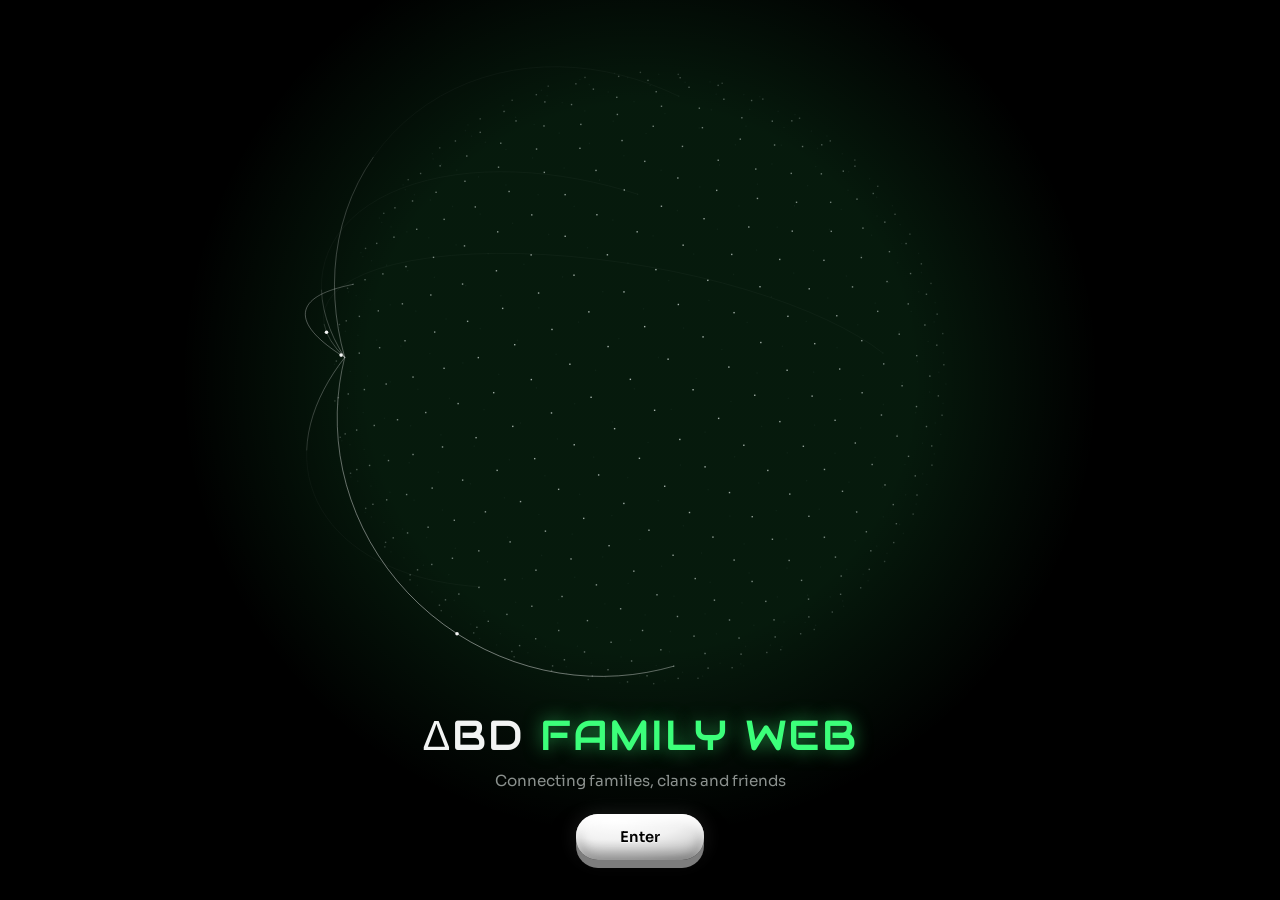
==== index.html @ 2de2485d "Committed Commit change" ====
<!DOCTYPE html>
<html lang="en">
<head>
<meta charset="UTF-8">
<meta name="viewport" content="width=device-width, initial-scale=1, viewport-fit=cover">
<title>ΔBD FAMILY WEB</title>
<link rel="preconnect" href="https://fonts.googleapis.com">
<link rel="preconnect" href="https://fonts.gstatic.com" crossorigin>
<link href="https://fonts.googleapis.com/css2?family=Audiowide&family=Sora:wght@400;500;600&display=swap" rel="stylesheet">
<link rel="stylesheet" href="style.css">
</head>
<body>

<!-- Backgrounds -->
<canvas class="bg" id="homeWeb" aria-label="Family tree web"></canvas>

<!-- Home screen -->
<!-- Opening screen: spinning globe -->
<section class="screen intro" id="introScreen" aria-label="Welcome">
  <canvas id="globe" aria-hidden="true"></canvas>
  <div class="intro-content" id="introContent">
    <h1 class="intro-title">ΔBD <span class="web">FAMILY WEB</span></h1>
    <p class="intro-sub">Connecting families, clans and friends</p>
    <button class="white-clay" type="button" id="enterBtn">Enter</button>
  </div>
</section>

<div class="screen hidden" id="homeScreen">
  <header>
    <h1 class="brand">ΔBD <span class="web">FAMILY WEB</span></h1>
    <div class="header-row">
      <div class="icon-stack">
        <button class="icon-btn" type="button" id="aboutBtn" aria-label="About us" title="About us"><svg viewBox="0 0 24 24" width="22" height="22" fill="none" stroke="currentColor" stroke-width="1.8" stroke-linecap="round" aria-hidden="true"><circle cx="12" cy="12" r="9"/><path d="M12 11v5.5"/><circle cx="12" cy="7.8" r="0.6" fill="currentColor"/></svg></button>
        <button class="icon-btn" type="button" id="helpBtn" aria-label="Help" title="Help"><svg viewBox="0 0 24 24" width="22" height="22" fill="none" stroke="currentColor" stroke-width="1.8" stroke-linecap="round" stroke-linejoin="round" aria-hidden="true"><circle cx="12" cy="12" r="9"/><path d="M9.6 9.4a2.5 2.5 0 1 1 3.6 2.2c-.8.4-1.2 1-1.2 1.9"/><circle cx="12" cy="16.6" r="0.6" fill="currentColor"/></svg></button>
      </div>
      <div class="search-wrap">
      <input class="search-input" id="homeSearch" type="search" placeholder="Search clan or family" autocomplete="off" aria-label="Search clan or family">
      <div class="search-results" id="searchResults" role="listbox"></div>
    </div>
      <nav class="actions" aria-label="Main">
        <button class="white-clay" type="button" id="addBtn">Add project</button>
      </nav>
    </div>
  </header>

  <p class="hint" id="hint">Drag to explore the galaxy. Ctrl + scroll or pinch to zoom between planets and deep space. Tap a planet or object to visit it. Tap a crest to open its family.</p>

  <div class="zoom-ctrl" aria-label="Zoom controls">
    <button class="white-clay zoom-btn" id="zoomIn" type="button" aria-label="Zoom in">+</button>
    <button class="white-clay zoom-btn" id="zoomOut" type="button" aria-label="Zoom out">&minus;</button>
    <button class="white-clay zoom-btn" id="zoomReset" type="button" aria-label="Reset zoom">Reset</button>
  </div>

  <button class="icon-btn fs-btn" type="button" id="fsHome" aria-label="Full screen view" title="Full screen view">
    <svg class="i-enter" viewBox="0 0 24 24" width="22" height="22" fill="none" stroke="currentColor" stroke-width="1.9" stroke-linecap="round" stroke-linejoin="round" aria-hidden="true"><path d="M4 9V4h5M20 9V4h-5M4 15v5h5M20 15v5h-5"/></svg>
    <svg class="i-exit" viewBox="0 0 24 24" width="22" height="22" fill="none" stroke="currentColor" stroke-width="1.9" stroke-linecap="round" stroke-linejoin="round" aria-hidden="true"><path d="M9 4v5H4M15 4v5h5M9 20v-5H4M15 20v-5h5"/></svg>
  </button>
  <div class="tip" id="tip" role="status"></div>
</div>

<!-- Help: step by step guide -->
<div class="modal hidden" id="helpModal" role="dialog" aria-modal="true" aria-labelledby="hpTitle">
  <div class="modal-card help-card">
    <p class="lbl hp-count" id="hpCount"></p>
    <div class="hp-stage" id="hpStage"></div>
    <h2 id="hpTitle"></h2>
    <p class="hp-text" id="hpText"></p>
    <div class="hp-dots" id="hpDots"></div>
    <div class="hp-nav">
      <button class="white-clay dark" type="button" id="hpPrev">Back</button>
      <button class="white-clay dark" type="button" id="hpClose">Close</button>
      <button class="white-clay" type="button" id="hpNext">Next</button>
    </div>
  </div>
</div>

<div class="toast" id="toast" role="status" aria-live="polite"></div>

<!-- Projects page -->
<section class="screen page hidden" id="projectScreen" aria-labelledby="projectsTitle">
  <div class="page-head">
    <div>
      <p class="page-brand">ΔBD <span class="web">FAMILY WEB</span></p>
      <h1 class="page-title" id="projectsTitle">Projects</h1>
    </div>
    <div class="page-actions">
      <button class="white-clay dark" type="button" id="backBtn">Back</button>
      <button class="white-clay" type="button" id="newProjectBtn">+ Add new project</button>
      <button class="icon-btn" type="button" id="aboutBtnProjects" aria-label="About us" title="About us"><svg viewBox="0 0 24 24" width="22" height="22" fill="none" stroke="currentColor" stroke-width="1.8" stroke-linecap="round" aria-hidden="true"><circle cx="12" cy="12" r="9"/><path d="M12 11v5.5"/><circle cx="12" cy="7.8" r="0.6" fill="currentColor"/></svg></button>
      <button class="icon-btn" type="button" id="settingsBtn" aria-label="Settings" title="Settings">
        <svg viewBox="0 0 24 24" width="22" height="22" fill="none" stroke="currentColor" stroke-width="1.8" stroke-linecap="round" stroke-linejoin="round" aria-hidden="true"><circle cx="12" cy="12" r="3"/><path d="M19.4 15a1.7 1.7 0 0 0 .3 1.8l.1.1a2 2 0 1 1-2.8 2.8l-.1-.1a1.7 1.7 0 0 0-1.8-.3 1.7 1.7 0 0 0-1 1.5V21a2 2 0 1 1-4 0v-.1a1.7 1.7 0 0 0-1.1-1.5 1.7 1.7 0 0 0-1.8.3l-.1.1a2 2 0 1 1-2.8-2.8l.1-.1a1.7 1.7 0 0 0 .3-1.8 1.7 1.7 0 0 0-1.5-1H3a2 2 0 1 1 0-4h.1a1.7 1.7 0 0 0 1.5-1.1 1.7 1.7 0 0 0-.3-1.8l-.1-.1a2 2 0 1 1 2.8-2.8l.1.1a1.7 1.7 0 0 0 1.8.3H9a1.7 1.7 0 0 0 1-1.5V3a2 2 0 1 1 4 0v.1a1.7 1.7 0 0 0 1 1.5 1.7 1.7 0 0 0 1.8-.3l.1-.1a2 2 0 1 1 2.8 2.8l-.1.1a1.7 1.7 0 0 0-.3 1.8V9a1.7 1.7 0 0 0 1.5 1H21a2 2 0 1 1 0 4h-.1a1.7 1.7 0 0 0-1.5 1z"/></svg>
      </button>
    </div>
  </div>
  <div class="page-body">
    <p class="empty" id="emptyMsg">No projects yet. Tap "+ Add new project" to start.</p>
    <div class="project-grid" id="projectGrid"></div>
  </div>
</section>

<!-- Family tree (web thread) -->
<section class="screen tree hidden" id="treeScreen" aria-label="Family tree">
  <canvas id="treeCanvas"></canvas>
  <div class="tree-head">
    <div>
      <p class="page-brand">ΔBD <span class="web">FAMILY WEB</span></p>
      <h1 class="page-title" id="treeTitle">Family tree</h1>
    </div>
    <div class="page-actions">
      <button class="icon-btn" type="button" id="undoBtn" aria-label="Undo" title="Undo (Ctrl+Z)" disabled><svg viewBox="0 0 24 24" width="22" height="22" fill="none" stroke="currentColor" stroke-width="1.9" stroke-linecap="round" stroke-linejoin="round" aria-hidden="true"><path d="M9 14 4 9l5-5"/><path d="M4 9h10.5a5.5 5.5 0 0 1 0 11H11"/></svg></button>
      <button class="icon-btn" type="button" id="redoBtn" aria-label="Redo" title="Redo (Ctrl+Y)" disabled><svg viewBox="0 0 24 24" width="22" height="22" fill="none" stroke="currentColor" stroke-width="1.9" stroke-linecap="round" stroke-linejoin="round" aria-hidden="true"><path d="m15 14 5-5-5-5"/><path d="M20 9H9.5a5.5 5.5 0 0 0 0 11H13"/></svg></button>
      <button class="icon-btn" type="button" id="langBtn" aria-label="Language" title="Language"><svg viewBox="0 0 24 24" width="22" height="22" fill="none" stroke="currentColor" stroke-width="1.8" stroke-linecap="round" aria-hidden="true"><circle cx="12" cy="12" r="9"/><path d="M3 12h18"/><path d="M12 3c2.5 2.6 3.8 5.6 3.8 9s-1.3 6.4-3.8 9c-2.5-2.6-3.8-5.6-3.8-9S9.5 5.6 12 3z"/></svg></button>
      <button class="white-clay dark" type="button" id="treeBackBtn">Back</button>
      <button class="white-clay" type="button" id="addPersonBtn">+ Add person</button>
    </div>
  </div>
  <p class="tree-hint" id="treeHint"></p>
  <button class="icon-btn fs-btn" type="button" id="fsTree" aria-label="Full screen view" title="Full screen view">
    <svg class="i-enter" viewBox="0 0 24 24" width="22" height="22" fill="none" stroke="currentColor" stroke-width="1.9" stroke-linecap="round" stroke-linejoin="round" aria-hidden="true"><path d="M4 9V4h5M20 9V4h-5M4 15v5h5M20 15v5h-5"/></svg>
    <svg class="i-exit" viewBox="0 0 24 24" width="22" height="22" fill="none" stroke="currentColor" stroke-width="1.9" stroke-linecap="round" stroke-linejoin="round" aria-hidden="true"><path d="M9 4v5H4M15 4v5h5M9 20v-5H4M15 20v-5h5"/></svg>
  </button>
  <button class="icon-btn clan-btn" type="button" id="clanViewBtn" aria-label="Clan view (galaxy)" title="Clan view (galaxy)"><svg viewBox="0 0 24 24" width="22" height="22" fill="none" stroke="currentColor" stroke-width="1.8" stroke-linecap="round" aria-hidden="true"><circle cx="12" cy="12" r="2.6" fill="currentColor"/><ellipse cx="12" cy="12" rx="9.5" ry="4.2" transform="rotate(-25 12 12)"/><circle cx="19.2" cy="8.6" r="1.3" fill="currentColor"/><circle cx="4.8" cy="15.4" r="1.3" fill="currentColor"/></svg></button>
  <div class="person-card" id="personCard" role="dialog" aria-live="polite">
    <h3 id="pcName"></h3>
    <p id="pcInfo"></p>
    <div class="person-card-actions">
      <button class="white-clay" type="button" id="pcAddRelative">Add relative</button>
      <button class="white-clay dark" type="button" id="pcDelete">Delete</button>
      <button class="white-clay" type="button" id="pcModify">Modify</button>
      <button class="white-clay dark" type="button" id="pcClose">Close</button>
    </div>
  </div>
</section>

<!-- Clan or family members -->
<div class="modal hidden" id="groupModal" role="dialog" aria-modal="true" aria-labelledby="gTitle">
  <div class="modal-card modal-scroll">
    <p class="lbl" id="gKind"></p>
    <h2 id="gTitle"></h2>
    <p class="group-sub" id="gSub"></p>
    <div class="member-list" id="gList"></div>
    <div class="form-actions">
      <button class="white-clay dark" type="button" id="gClose">Close</button>
    </div>
  </div>
</div>

<!-- Add person form -->
<div class="modal hidden" id="personModal" role="dialog" aria-modal="true" aria-labelledby="pModalTitle">
  <div class="modal-card modal-scroll">
    <h2 id="pModalTitle">Add family or friend</h2>
    <form id="personForm" novalidate>
      <div class="field-row">
        <div class="field">
          <label for="pFirst">First name</label>
          <input class="input" id="pFirst" type="text" placeholder="First name" autocomplete="off">
        </div>
        <div class="field">
          <label for="pLast">Last name</label>
          <input class="input" id="pLast" type="text" placeholder="Last name" autocomplete="off">
        </div>
      </div>

      <div class="field">
        <label for="pClan">Clan name</label>
        <input class="input" id="pClan" type="text" list="clanList" placeholder="Type a clan name" autocomplete="off" maxlength="24">
        <datalist id="clanList"></datalist>
      </div>

      <div class="field">
        <span class="lbl">Gender</span>
        <div class="choices">
          <label class="chip"><input type="radio" name="gender" value="male"><span>Male</span></label>
          <label class="chip"><input type="radio" name="gender" value="female"><span>Female</span></label>
        </div>
      </div>

      <div class="field">
        <span class="lbl">Status</span>
        <div class="choices">
          <label class="chip"><input type="radio" name="status" value="living"><span>Living</span></label>
          <label class="chip"><input type="radio" name="status" value="deceased"><span>Deceased</span></label>
        </div>
      </div>

      <div class="field">
        <span class="lbl">Date of birth (optional)</span>
        <input class="input" id="pDob" type="date">
      </div>

      <details class="field local-names" id="localNamesBox">
        <summary class="lbl">Names in other languages (optional)</summary>
        <div id="localNameRows"></div>
      </details>

      <div class="field">
        <span class="lbl">Photo</span>
        <div class="photo-row">
          <div class="photo-prev">
            <img id="pPreview" class="is-hidden" alt="Selected photo">
            <span id="pPlaceholder">No photo</span>
          </div>
          <div class="photo-btns">
            <button class="white-clay dark" type="button" id="galleryBtn">From gallery</button>
            <button class="white-clay dark" type="button" id="fileBtn">From files</button>
          </div>
        </div>
        <input type="file" id="pGalleryInput" accept="image/*" class="sr-only-file" tabindex="-1" aria-hidden="true">
        <input type="file" id="pFileInput" accept="image/*,.heic,.heif,.webp" class="sr-only-file" tabindex="-1" aria-hidden="true">
      </div>

      <div class="field" id="linkGroup">
        <span class="lbl">Connect to and choose the relation (e.g. Father, Sibling, Friend)</span>
        <div class="link-list" id="pLinks"></div>
      </div>

      <p class="form-error" id="pError" role="alert"></p>
      <div class="form-actions">
        <button class="clay" type="submit">Save to web</button>
        <button class="white-clay dark" type="button" id="pCancel">Cancel</button>
      </div>
    </form>
  </div>
</div>

<!-- Settings: import and export -->
<section class="screen page hidden" id="settingsScreen" aria-labelledby="settingsTitle">
  <div class="page-head">
    <div>
      <p class="page-brand">ΔBD <span class="web">FAMILY WEB</span></p>
      <h1 class="page-title" id="settingsTitle">Settings</h1>
    </div>
    <div class="page-actions">
      <button class="white-clay dark" type="button" id="settingsBackBtn">Back</button>
    </div>
  </div>
  <div class="page-body settings-grid">
    <section class="setting-card" aria-labelledby="exportTitle">
      <h2 id="exportTitle">Export data</h2>
      <p>Saves every project, with its clan and family members and their relations, as a file on this device. The file name includes the date.</p>
      <div class="row">
        <button class="clay" type="button" id="exportCsvBtn" style="width:auto;padding:14px 22px">Export as CSV</button>
        <button class="clay" type="button" id="exportJsonBtn" style="width:auto;padding:14px 22px">Export as JSON</button>
      </div>
      <p class="form-error" id="exportMsg" role="status"></p>
      <button class="white-clay dark" type="button" id="showTextBtn" style="margin-top:12px">Show data as text</button>
      <textarea class="input is-hidden" id="exportBox" rows="8" readonly style="margin-top:12px;font-family:monospace;font-size:0.8rem"></textarea>
    </section>
    <section class="setting-card" aria-labelledby="importTitle">
      <h2 id="importTitle">Import data</h2>
      <p>Choose a CSV or JSON file. Each person in it is added to the project named in the file, and a project that does not exist yet is created.</p>
      <div class="row">
        <button class="white-clay dark" type="button" id="chooseFileBtn">Choose file</button>
        <span class="file-name" id="chosenName">No file chosen</span>
      </div>
      <input type="file" id="importInput" accept=".csv,.json,text/csv,application/json" class="sr-only-file" tabindex="-1" aria-hidden="true">
      <div class="import-preview" id="importPreview"></div>
      <div class="form-actions">
        <button class="clay is-hidden" type="button" id="importBtn" disabled>Import into projects</button>
      </div>
      <p class="form-error" id="importMsg" role="status"></p>
    </section>
  </div>
</section>

<!-- Shared project (read-only, opened from a shared link) -->
<section class="screen page hidden" id="sharedScreen" aria-labelledby="sharedTitle">
  <div class="page-head">
    <div>
      <p class="page-brand">ΔBD <span class="web">FAMILY WEB</span></p>
      <h1 class="page-title" id="sharedTitle">Shared project</h1>
    </div>
    <div class="page-actions">
      <button class="white-clay dark" type="button" id="sharedBackBtn">Back</button>
    </div>
  </div>
  <div class="page-body about-body">
    <section class="setting-card">
      <p id="sharedDesc"></p>
    </section>
    <div class="member-list" id="sharedList"></div>
  </div>
</section>

<!-- Language picker -->
<div class="modal hidden" id="langModal" role="dialog" aria-modal="true" aria-labelledby="langTitle">
  <div class="modal-card">
    <h2 id="langTitle">Language</h2>
    <div class="member-list" id="langList"></div>
    <div class="form-actions">
      <button class="white-clay dark" type="button" id="langClose">Close</button>
    </div>
  </div>
</div>

<!-- Confirm delete -->
<div class="modal hidden" id="confirmModal" role="alertdialog" aria-modal="true" aria-labelledby="confirmTitle" aria-describedby="confirmText">
  <div class="modal-card">
    <h2 id="confirmTitle">Are you sure?</h2>
    <p class="group-sub" id="confirmText"></p>
    <div class="form-actions">
      <button class="clay" type="button" id="confirmYes">Yes, delete</button>
      <button class="white-clay dark" type="button" id="confirmNo">Cancel</button>
    </div>
  </div>
</div>

<!-- About us -->
<section class="screen page hidden" id="aboutScreen" aria-labelledby="aboutTitle">
  <div class="page-head">
    <div>
      <p class="page-brand">ΔBD <span class="web">FAMILY WEB</span></p>
      <h1 class="page-title" id="aboutTitle">About us</h1>
    </div>
    <div class="page-actions">
      <button class="white-clay dark" type="button" id="aboutBackBtn">Back</button>
    </div>
  </div>
  <div class="page-body about-body">
    <section class="setting-card">
      <h2>What is ΔBD Family Web?</h2>
      <p>ΔBD Family Web lets you build your family tree as a web. Every person is a point, every connection is a thread, and every family or clan has its own crest. Your family, friends and their relations all join into one connected web, which you can explore like a galaxy.</p>
    </section>
    <section class="setting-card">
      <h2>How it works</h2>
      <p><strong>Home:</strong> The home page is a galaxy of family webs. Move around by dragging, scrolling or using the arrow keys. Zoom with Ctrl + scroll, pinch, the + and − buttons (hold them to keep zooming), or the + and − keys. Press 0 or Reset to return to the start.</p>
      <p><strong>Space:</strong> Tap a planet, moon, exoplanet, galaxy or black hole to fly there. Zoom in close to see its name and its surface.</p>
      <p><strong>Clans:</strong> Each clan you create appears in the galaxy with its own crest. Tap a clan to see its members and the clans related to it.</p>
      <p><strong>Search:</strong> Use the search bar at the top of the home page to find a clan, a family name or a person.</p>
      <p><strong>Projects:</strong> Press <em>+ Add new project</em> to start a project. Each project has its own family tree. Use the ⋮ menu on a project to rename, save, share a read-only link or delete it. Anyone with the link can view the shared project.</p>
      <p><strong>Family tree:</strong> The first person you add is you (me). Add family and friends, then connect each one to people already in the web and choose how they are related: Father, Mother, Sibling, Friend, Spouse, Child or Other. Tap a person to see their details, add a relative, or modify them. Drag a person to move them, and drag the background to look around.</p>
      <p><strong>Relatives:</strong> Give each person a first name, last name, clan, gender (male or female), status (living or deceased), and an optional photo from your gallery or files.</p>
      <p><strong>Settings:</strong> Press the gear icon on the projects page to export all your data as CSV or JSON, or to import a file. An imported file adds its people to the project named in the file.</p>
    </section>
    <section class="setting-card">
      <h2>Created by</h2>
      <p><strong>ABDULLAH</strong></p>
      <p>12 NOV 2026</p>
    </section>
    <section class="setting-card">
      <h2>Good to know</h2>
      <p>Your projects, family members and clans are kept while this page is open. Export your data from Settings to keep a copy, and import it again later to restore it.</p>
    </section>
  </div>
</section>

<!-- Rename project -->
<div class="modal hidden" id="renameModal" role="dialog" aria-modal="true" aria-labelledby="renameTitle">
  <div class="modal-card">
    <h2 id="renameTitle">Rename project</h2>
    <form id="renameForm" novalidate>
      <div class="field">
        <label for="renTitle">Project title</label>
        <input class="input" id="renTitle" type="text" autocomplete="off" maxlength="60">
      </div>
      <div class="field">
        <label for="renDesc">Description</label>
        <textarea class="input" id="renDesc" maxlength="300" placeholder="What is this project about?"></textarea>
      </div>
      <p class="form-error" id="renError" role="alert"></p>
      <div class="form-actions">
        <button class="clay" type="submit">Save name</button>
        <button class="white-clay dark" type="button" id="renCancel">Cancel</button>
      </div>
    </form>
  </div>
</div>

<!-- Add project form -->
<div class="modal hidden" id="projectModal" role="dialog" aria-modal="true" aria-labelledby="modalTitle">
  <div class="modal-card">
    <h2 id="modalTitle">New project</h2>
    <form id="projectForm" novalidate>
      <div class="field">
        <label for="projTitle">Project title</label>
        <input class="input" id="projTitle" type="text" placeholder="Name your project" autocomplete="off">
      </div>
      <div class="field">
        <label for="projDesc">Description</label>
        <textarea class="input" id="projDesc" placeholder="What is this project about?"></textarea>
      </div>
      <p class="form-error" id="projError" role="alert"></p>
      <div class="form-actions">
        <button class="clay" type="submit">Create project</button>
        <button class="white-clay dark" type="button" id="cancelProjectBtn">Cancel</button>
      </div>
    </form>
  </div>
</div>

<script src="script.js"></script>
</body>
</html>
---- style.css ----
/* ΔBD FAMILY WEB - styles */
  :root {
    --ink: #f2f4f3;
    --muted: #8b918e;
    --green: #3cff7a;
    --green-deep: #0b6b2f;
    --danger: #ff5d5d;
  }

  * { box-sizing: border-box; }

  html, body {
    margin: 0;
    height: 100%;
    background: #000;
    color: var(--ink);
    font-family: "Sora", system-ui, -apple-system, "Segoe UI", sans-serif;
    overflow: hidden;
  }

  /* ---------- Backgrounds ---------- */
  canvas.bg {
    position: fixed;
    inset: 0;
    width: 100%;
    height: 100%;
    display: block;
    opacity: 0;
    transition: opacity 0.9s ease;
  }
  canvas.bg.on { opacity: 1; }

  /* ---------- Screens ---------- */
  .screen {
    position: fixed;
    inset: 0;
    transition: opacity 0.7s ease, visibility 0.7s;
  }
  .screen.hidden { opacity: 0; visibility: hidden; pointer-events: none; }

  /* ---------- Login ---------- */
  .stage {
    display: grid;
    place-items: center;
    padding: 24px;
    padding-top: max(24px, env(safe-area-inset-top));
    padding-bottom: max(24px, env(safe-area-inset-bottom));
    height: 100%;
  }

  .card {
    width: min(92vw, 400px);
    padding: 38px 30px 32px;
    border-radius: 40px;
    background: linear-gradient(160deg, #1a1d1e 0%, #0d0f10 70%);
    box-shadow:
      inset 0 2px 0 rgba(255, 255, 255, 0.07),
      inset 0 -14px 24px rgba(0, 0, 0, 0.55),
      0 36px 70px rgba(0, 0, 0, 0.75),
      0 0 0 1px rgba(60, 255, 122, 0.12),
      0 0 60px rgba(60, 255, 122, 0.06);
    animation: rise 0.9s cubic-bezier(.2, .8, .2, 1) both;
  }
  .card.shake { animation: shake 0.45s; }

  @keyframes rise {
    from { opacity: 0; transform: translateY(24px) scale(0.97); }
    to   { opacity: 1; transform: none; }
  }
  @keyframes shake {
    0%, 100% { transform: translateX(0); }
    20% { transform: translateX(-10px); }
    40% { transform: translateX(9px); }
    60% { transform: translateX(-6px); }
    80% { transform: translateX(4px); }
  }

  h1 {
    margin: 0;
    text-align: center;
    font-family: "Audiowide", "Sora", sans-serif;
    font-weight: 400;
    font-size: clamp(1.45rem, 4.6vw, 1.9rem);
    letter-spacing: 0.04em;
    line-height: 1.2;
  }
  h1 .web { color: var(--green); text-shadow: 0 0 18px rgba(60, 255, 122, 0.55); }

  .sub {
    margin: 10px 0 28px;
    text-align: center;
    color: var(--muted);
    font-size: 0.92rem;
  }

  .field { margin-bottom: 18px; }
  .field label {
    display: block;
    margin: 0 0 8px 6px;
    font-size: 0.8rem;
    color: var(--muted);
  }

  .input {
    width: 100%;
    padding: 16px 18px;
    border: none;
    border-radius: 22px;
    background: #070808;
    color: var(--ink);
    font: 500 1rem "Sora", system-ui, sans-serif;
    box-shadow: inset 0 5px 12px rgba(0, 0, 0, 0.8), inset 0 -1px 0 rgba(255, 255, 255, 0.05);
    transition: box-shadow 0.2s;
  }
  .input::placeholder { color: #4a504d; }
  .input:focus {
    outline: none;
    box-shadow:
      inset 0 5px 12px rgba(0, 0, 0, 0.8),
      0 0 0 2px rgba(60, 255, 122, 0.55),
      0 0 22px rgba(60, 255, 122, 0.2);
  }

  .pw-wrap { position: relative; }
  .pw-wrap .input { padding-right: 70px; }

  .eye {
    position: absolute;
    right: 8px;
    top: 50%;
    transform: translateY(-50%);
    width: 50px;
    height: 36px;
    padding: 0;
    border: none;
    border-radius: 14px;
    cursor: pointer;
    font-size: 0.78rem;
    font-weight: 600;
    color: #d6dbd8;
    background: radial-gradient(120% 90% at 30% 15%, #4a4f52 0%, #2a2e30 70%, #1d2022 100%);
    box-shadow:
      inset 0 3px 5px rgba(255, 255, 255, 0.18),
      inset 0 -4px 6px rgba(0, 0, 0, 0.5),
      0 4px 0 #0c0d0e,
      0 8px 14px rgba(0, 0, 0, 0.5);
    transition: transform 0.1s, box-shadow 0.1s;
  }
  .eye:active {
    transform: translateY(calc(-50% + 3px));
    box-shadow: inset 0 3px 5px rgba(255, 255, 255, 0.12), inset 0 -3px 5px rgba(0, 0, 0, 0.5), 0 1px 0 #0c0d0e, 0 3px 6px rgba(0, 0, 0, 0.5);
  }

  .error {
    min-height: 1.2em;
    margin: 4px 4px 14px;
    text-align: center;
    font-size: 0.86rem;
    color: var(--danger);
  }

  /* ---------- Green clay buttons (login) ---------- */
  .clay {
    position: relative;
    display: block;
    width: 100%;
    padding: 17px 20px;
    border: none;
    border-radius: 28px;
    cursor: pointer;
    font: 600 1.02rem "Sora", system-ui, sans-serif;
    letter-spacing: 0.02em;
    color: #04160b;
    text-shadow: 0 1px 0 rgba(255, 255, 255, 0.35);
    background: radial-gradient(120% 90% at 30% 14%, #c4ffd7 0%, #3cff7a 36%, #22c35a 72%, #15903f 100%);
    box-shadow:
      inset 0 9px 10px rgba(255, 255, 255, 0.45),
      inset 0 -10px 14px rgba(0, 80, 30, 0.45),
      0 10px 0 var(--green-deep),
      0 20px 30px rgba(0, 0, 0, 0.65),
      0 0 34px rgba(60, 255, 122, 0.25);
    transition: transform 0.12s ease, box-shadow 0.12s ease, filter 0.2s;
    -webkit-tap-highlight-color: transparent;
  }
  .clay:hover { filter: brightness(1.07) saturate(1.05); }
  .clay:active {
    transform: translateY(8px);
    box-shadow:
      inset 0 9px 10px rgba(255, 255, 255, 0.32),
      inset 0 -6px 10px rgba(0, 80, 30, 0.4),
      0 2px 0 var(--green-deep),
      0 6px 12px rgba(0, 0, 0, 0.6),
      0 0 24px rgba(60, 255, 122, 0.2);
  }
  .clay:focus-visible { outline: 3px solid #fff; outline-offset: 5px; }

  .submit { margin-top: 10px; }

  /* ---------- Home ---------- */
  header {
    position: fixed;
    top: 0; left: 0; right: 0;
    display: flex;
    align-items: center;
    justify-content: space-between;
    gap: 16px;
    padding: 18px 22px;
    padding-top: max(18px, env(safe-area-inset-top));
    z-index: 2;
    pointer-events: none;
  }
  .brand {
    margin: 0;
    font-family: "Audiowide", "Sora", sans-serif;
    font-weight: 400;
    font-size: clamp(1.05rem, 3.2vw, 1.4rem);
    letter-spacing: 0.04em;
    white-space: nowrap;
  }
  .brand .web { color: var(--green); text-shadow: 0 0 14px rgba(60, 255, 122, 0.5); }

  .actions { display: flex; gap: 12px; pointer-events: auto; }

  .white-clay {
    padding: 12px 20px;
    border: none;
    border-radius: 22px;
    cursor: pointer;
    font: 600 0.92rem "Sora", system-ui, sans-serif;
    color: #000;
    text-shadow: 0 1px 0 rgba(255, 255, 255, 0.6);
    background: radial-gradient(120% 95% at 30% 14%, #ffffff 0%, #f1f1f1 45%, #c9c9c9 85%, #aeaeae 100%);
    box-shadow:
      inset 0 7px 8px rgba(255, 255, 255, 0.9),
      inset 0 -8px 12px rgba(0, 0, 0, 0.25),
      0 8px 0 #7d7d7d,
      0 16px 26px rgba(0, 0, 0, 0.7),
      0 0 22px rgba(255, 255, 255, 0.12);
    transition: transform 0.12s ease, box-shadow 0.12s ease, filter 0.2s;
    -webkit-tap-highlight-color: transparent;
  }
  .white-clay:hover { filter: brightness(1.05); }
  .white-clay:active {
    transform: translateY(6px);
    box-shadow: inset 0 7px 8px rgba(255, 255, 255, 0.7), inset 0 -6px 10px rgba(0, 0, 0, 0.2), 0 2px 0 #7d7d7d, 0 6px 12px rgba(0, 0, 0, 0.6);
  }
  .white-clay:focus-visible { outline: 3px solid var(--green); outline-offset: 4px; }

  .white-clay.dark {
    color: #f2f2f2;
    text-shadow: 0 1px 0 rgba(0, 0, 0, 0.6);
    background: radial-gradient(120% 95% at 30% 14%, #4b4b4b 0%, #262626 60%, #141414 100%);
    box-shadow:
      inset 0 7px 9px rgba(255, 255, 255, 0.14),
      inset 0 -8px 12px rgba(0, 0, 0, 0.55),
      0 8px 0 #050505,
      0 16px 26px rgba(0, 0, 0, 0.7);
  }
  .white-clay.dark:active {
    box-shadow: inset 0 7px 9px rgba(255, 255, 255, 0.08), inset 0 -6px 10px rgba(0, 0, 0, 0.5), 0 2px 0 #050505, 0 6px 12px rgba(0, 0, 0, 0.6);
  }

  .hint {
    position: fixed;
    left: 0; right: 0; bottom: 84px;
    padding: 8px 16px;
    padding-bottom: max(16px, env(safe-area-inset-bottom));
    text-align: center;
    font-size: 0.82rem;
    color: var(--muted);
    pointer-events: none;
    z-index: 2;
  }
  .hint strong { color: #fff; font-weight: 600; }

  .tip {
    position: fixed;
    z-index: 3;
    padding: 8px 12px;
    border-radius: 14px;
    background: #fff;
    color: #000;
    font-size: 0.8rem;
    font-weight: 600;
    white-space: nowrap;
    pointer-events: none;
    opacity: 0;
    transform: translate(-50%, -140%) scale(0.9);
    transition: opacity 0.18s, transform 0.18s;
    box-shadow: 0 10px 22px rgba(0, 0, 0, 0.6);
  }
  .tip.show { opacity: 1; transform: translate(-50%, -140%) scale(1); }

  #homeWeb { touch-action: none; }
  html, body { overscroll-behavior: none; touch-action: none; }
  #homeScreen { pointer-events: none; }
  #homeScreen .zoom-ctrl, #homeScreen .actions, #homeScreen button { pointer-events: auto; }

  .zoom-ctrl {
    position: fixed;
    left: 50%;
    transform: translateX(-50%);
    bottom: max(16px, env(safe-area-inset-bottom));
    display: flex;
    flex-direction: row;
    gap: 12px;
    z-index: 2;
  }
  .zoom-btn { width: 56px; min-width: 56px; height: 46px; padding: 0; font-size: 1.1rem; }
  #zoomReset { font-size: 0.8rem; }

  /* ---------- Projects page (solid black) ---------- */
  .page {
    background: #000;
    overflow-y: auto;
    -webkit-overflow-scrolling: touch;
    padding: 24px 22px 40px;
    padding-top: max(24px, env(safe-area-inset-top));
    z-index: 3;
  }
  .page-head {
    max-width: 1100px;
    margin: 0 auto 30px;
    display: flex;
    justify-content: space-between;
    align-items: center;
    flex-wrap: wrap;
    gap: 16px;
  }
  .page-brand {
    margin: 0 0 6px;
    font-family: "Audiowide", "Sora", sans-serif;
    font-size: 0.85rem;
    letter-spacing: 0.04em;
    color: #cfcfcf;
  }
  .page-brand .web { color: var(--green); }
  .page-title {
    margin: 0;
    font-family: "Audiowide", "Sora", sans-serif;
    font-weight: 400;
    font-size: clamp(1.5rem, 4.5vw, 2.1rem);
    letter-spacing: 0.03em;
  }
  .page-actions { display: flex; gap: 12px; flex-wrap: wrap; }
  .page-body { max-width: 1100px; margin: 0 auto; }
  .empty { color: #8a8a8a; text-align: center; padding: 70px 0; font-size: 0.98rem; }
  .project-grid {
    display: grid;
    grid-template-columns: repeat(auto-fill, minmax(250px, 1fr));
    gap: 18px;
  }
  .project-card {
    background: #0a0a0a;
    border: 1px solid rgba(255, 255, 255, 0.16);
    border-radius: 26px;
    padding: 22px;
    box-shadow:
      inset 0 2px 0 rgba(255, 255, 255, 0.06),
      inset 0 -10px 16px rgba(0, 0, 0, 0.6),
      0 16px 30px rgba(0, 0, 0, 0.7);
  }
  .project-card h3 {
    margin: 0 0 10px;
    font-family: "Audiowide", "Sora", sans-serif;
    font-weight: 400;
    font-size: 1.05rem;
    color: #fff;
  }
  .project-card p { margin: 0; color: #9a9a9a; font-size: 0.9rem; line-height: 1.55; }
  .project-card .meta { margin-top: 16px; font-size: 0.75rem; color: #6f6f6f; }

  .project-card { position: relative; }
  .project-card.menu-open { z-index: 4; }
  .card-top { display: flex; justify-content: space-between; align-items: flex-start; gap: 12px; }
  .card-top h3 { flex: 1; min-width: 0; overflow-wrap: anywhere; }
  .menu-wrap { position: relative; flex: none; }
  .dots-btn {
    width: 42px;
    height: 36px;
    border: none;
    border-radius: 14px;
    cursor: pointer;
    color: #f2f2f2;
    font-size: 1.25rem;
    line-height: 1;
    background: radial-gradient(120% 95% at 30% 14%, #4b4b4b 0%, #262626 60%, #141414 100%);
    box-shadow:
      inset 0 5px 7px rgba(255, 255, 255, 0.12),
      inset 0 -6px 9px rgba(0, 0, 0, 0.55),
      0 5px 0 #050505,
      0 10px 16px rgba(0, 0, 0, 0.6);
    transition: transform 0.1s, box-shadow 0.1s;
  }
  .dots-btn:active { transform: translateY(3px); box-shadow: inset 0 5px 7px rgba(255,255,255,0.08), inset 0 -5px 8px rgba(0,0,0,0.5), 0 2px 0 #050505; }
  .menu {
    position: absolute;
    right: 0;
    top: 44px;
    min-width: 170px;
    padding: 8px;
    display: grid;
    gap: 4px;
    background: #111;
    border: 1px solid rgba(255, 255, 255, 0.16);
    border-radius: 18px;
    box-shadow: 0 18px 36px rgba(0, 0, 0, 0.85);
    z-index: 4;
  }
  .menu.hidden { display: none; }
  .menu-item {
    width: 100%;
    padding: 11px 14px;
    border: none;
    border-radius: 12px;
    background: transparent;
    color: #eee;
    font: 500 0.92rem "Sora", system-ui, sans-serif;
    text-align: left;
    cursor: pointer;
  }
  .menu-item:hover, .menu-item:focus-visible { background: rgba(255, 255, 255, 0.08); outline: none; }
  .menu-item.danger { color: var(--danger); }
  .toast {
    position: fixed;
    left: 50%;
    bottom: 28px;
    transform: translateX(-50%) translateY(16px);
    padding: 12px 18px;
    border-radius: 18px;
    background: #fff;
    color: #000;
    font-size: 0.88rem;
    font-weight: 600;
    opacity: 0;
    pointer-events: none;
    transition: opacity 0.25s, transform 0.25s;
    z-index: 9;
    box-shadow: 0 12px 26px rgba(0, 0, 0, 0.7);
  }
  .toast.show { opacity: 1; transform: translateX(-50%) translateY(0); }

  .modal {
    position: fixed;
    inset: 0;
    background: rgba(0, 0, 0, 0.75);
    display: grid;
    place-items: center;
    padding: 20px;
    z-index: 5;
  }
  .modal.hidden { display: none; }
  .modal-card {
    width: min(92vw, 420px);
    background: #0b0b0b;
    border: 1px solid rgba(255, 255, 255, 0.14);
    border-radius: 30px;
    padding: 28px 24px 24px;
    box-shadow:
      inset 0 2px 0 rgba(255, 255, 255, 0.06),
      0 30px 60px rgba(0, 0, 0, 0.8);
  }
  .modal-card h2 {
    margin: 0 0 22px;
    font-family: "Audiowide", "Sora", sans-serif;
    font-weight: 400;
    font-size: 1.25rem;
    text-align: center;
  }
  textarea.input { min-height: 96px; resize: vertical; font-family: inherit; }
  .form-actions { display: grid; gap: 14px; margin-top: 8px; }
  .form-error { min-height: 1.2em; margin: 4px 4px 12px; color: var(--danger); font-size: 0.86rem; text-align: center; }

  .icon-btn {
    width: 46px; height: 46px;
    border: none; border-radius: 18px;
    cursor: pointer;
    color: #f2f2f2;
    display: grid; place-items: center;
    background: radial-gradient(120% 95% at 30% 14%, #4b4b4b 0%, #262626 60%, #141414 100%);
    box-shadow: inset 0 7px 9px rgba(255, 255, 255, 0.14), inset 0 -8px 12px rgba(0, 0, 0, 0.55), 0 8px 0 #050505, 0 16px 26px rgba(0, 0, 0, 0.7);
    transition: transform 0.12s, box-shadow 0.12s;
  }
  .icon-btn:active { transform: translateY(6px); box-shadow: inset 0 7px 9px rgba(255,255,255,0.08), inset 0 -6px 10px rgba(0,0,0,0.5), 0 2px 0 #050505; }
  .icon-btn:focus-visible { outline: 3px solid var(--green); outline-offset: 4px; }
  .settings-grid { display: grid; gap: 18px; max-width: 720px; }
  .setting-card {
    background: #0a0a0a;
    border: 1px solid rgba(255, 255, 255, 0.16);
    border-radius: 26px;
    padding: 24px;
    box-shadow: inset 0 2px 0 rgba(255,255,255,0.06), 0 16px 30px rgba(0,0,0,0.7);
  }
  .setting-card h2 { margin: 0 0 8px; font-family: "Audiowide", "Sora", sans-serif; font-weight: 400; font-size: 1.1rem; }
  .setting-card > p { margin: 0 0 18px; color: #9a9a9a; font-size: 0.9rem; line-height: 1.55; }
  .setting-card .row { display: flex; align-items: center; gap: 12px; flex-wrap: wrap; }
  .file-name { color: #8a8a8a; font-size: 0.85rem; overflow-wrap: anywhere; }
  .import-preview { margin: 16px 0 4px; color: #cfcfcf; font-size: 0.9rem; line-height: 1.5; }
  .import-warn { color: #ffb36b; font-size: 0.85rem; }
  .form-error.ok { color: var(--green); }
  .intro { position: fixed; inset: 0; background: #000; z-index: 6; overflow: hidden; }
  .intro.hidden { opacity: 0; visibility: hidden; pointer-events: none; }
  #globe { position: absolute; inset: 0; width: 100%; height: 100%; display: block; }
  .intro-content {
    position: absolute; left: 0; right: 0; bottom: 0;
    padding: 0 20px max(40px, env(safe-area-inset-bottom));
    text-align: center;
    opacity: 0; transform: translateY(20px);
    transition: opacity 0.9s ease, transform 0.9s ease;
    pointer-events: none;
  }
  .intro-content.show { opacity: 1; transform: none; pointer-events: auto; }
  .intro-title { margin: 0; font-family: "Audiowide", "Sora", sans-serif; font-weight: 400; font-size: clamp(1.6rem, 6vw, 2.6rem); letter-spacing: 0.04em; }
  .intro-title .web { color: var(--green); text-shadow: 0 0 18px rgba(60, 255, 122, 0.55); }
  .intro-sub { margin: 10px 0 24px; color: #8b918e; font-size: 0.95rem; }
  .intro-content .white-clay { padding: 14px 44px; }
  .local-names summary { cursor: pointer; margin-bottom: 8px; }
  .local-name-row { display: grid; grid-template-columns: 0.9fr 1fr 1fr; gap: 8px; align-items: center; margin-bottom: 8px; }
  .local-tag { font-size: 0.8rem; color: #8b918e; }
  .local-name-row .input { padding: 10px 12px; font-size: 0.9rem; }
  .sr-only-file { position: absolute; width: 1px; height: 1px; opacity: 0; overflow: hidden; pointer-events: none; }
  .rel-text { flex-basis: 100%; padding: 10px 12px; font-size: 0.85rem; }
  .link-row {
    display: flex; align-items: center; gap: 10px;
    padding: 10px 12px;
    border-radius: 14px;
    background: #070808;
    color: #ddd;
    font-size: 0.9rem;
    flex-wrap: wrap;
  }
  .link-row input { accent-color: #3cff7a; width: 18px; height: 18px; }
  .link-row .who { flex: 1; min-width: 110px; }
  .rel-select {
    padding: 8px 10px;
    border: none;
    border-radius: 12px;
    background: #111;
    color: #f2f2f2;
    font: 500 0.85rem "Sora", system-ui, sans-serif;
    box-shadow: inset 0 3px 6px rgba(0, 0, 0, 0.8);
  }
  .related-list { display: flex; flex-wrap: wrap; gap: 10px; margin-bottom: 18px; }
  .related-chip {
    padding: 9px 14px;
    border: none;
    border-radius: 16px;
    background: #070808;
    color: #f2f2f2;
    font: 500 0.85rem "Sora", system-ui, sans-serif;
    cursor: pointer;
    box-shadow: 0 5px 0 #050505, inset 0 2px 4px rgba(255, 255, 255, 0.08);
  }
  .related-chip small { color: #8a8a8a; }

  /* ---------- Home search and clan views ---------- */
  header { flex-direction: column; align-items: stretch; flex-wrap: nowrap; gap: 12px; }
  .header-row { display: flex; align-items: center; gap: 12px; pointer-events: auto; }
  .header-row .search-wrap { flex: 1 1 0; max-width: none; min-width: 0; }
  header .actions { flex: none; }
  .search-wrap { position: relative; flex: 1 1 0; max-width: 460px; min-width: 120px; align-self: center; pointer-events: auto; }
  .search-input {
    width: 100%;
    padding: 13px 18px;
    border: none;
    border-radius: 22px;
    background: #070808;
    color: #f2f2f2;
    font: 500 0.92rem "Sora", system-ui, sans-serif;
    box-shadow: inset 0 5px 12px rgba(0, 0, 0, 0.8), 0 0 0 1px rgba(255, 255, 255, 0.1);
  }
  .search-input::placeholder { color: #55595a; }
  .search-input:focus { outline: none; box-shadow: inset 0 5px 12px rgba(0, 0, 0, 0.8), 0 0 0 2px rgba(60, 255, 122, 0.55); }
  .search-results {
    position: absolute;
    top: calc(100% + 8px);
    left: 0; right: 0;
    display: none;
    gap: 4px;
    padding: 6px;
    max-height: 340px;
    overflow: auto;
    background: #0b0b0b;
    border: 1px solid rgba(255, 255, 255, 0.16);
    border-radius: 18px;
    box-shadow: 0 18px 36px rgba(0, 0, 0, 0.85);
    z-index: 5;
  }
  .search-results.open { display: grid; }
  .search-item {
    width: 100%;
    padding: 10px 12px;
    border: none;
    border-radius: 12px;
    background: transparent;
    color: #eee;
    font: 500 0.9rem "Sora", system-ui, sans-serif;
    text-align: left;
    cursor: pointer;
  }
  .search-item:hover, .search-item:focus-visible { background: rgba(255, 255, 255, 0.08); outline: none; }
  .search-item small { display: block; margin-top: 3px; color: #8a8a8a; font-size: 0.74rem; }
  .search-empty { padding: 12px; color: #8a8a8a; font-size: 0.86rem; text-align: center; }
  .group-sub { margin: 0 0 18px; text-align: center; color: #9a9a9a; font-size: 0.9rem; }
  .member-list { display: grid; gap: 10px; margin-bottom: 18px; }
  .member-row {
    display: flex; align-items: center; gap: 14px;
    padding: 12px;
    border-radius: 18px;
    background: #070808;
    box-shadow: inset 0 3px 8px rgba(0, 0, 0, 0.7);
    cursor: pointer;
  }
  .member-row:hover { background: #0e0e0e; }
  .member-thumb {
    width: 52px; height: 52px;
    border-radius: 50%;
    overflow: hidden;
    flex: none;
    display: grid;
    place-items: center;
    background: #000;
    color: #fff;
    font-weight: 600;
    box-shadow: 0 0 0 1px rgba(255, 255, 255, 0.25);
  }
  .member-thumb img { width: 100%; height: 100%; object-fit: cover; }
  .member-info strong { display: block; font-weight: 600; color: #fff; font-size: 0.95rem; }
  .member-info span { display: block; margin-top: 3px; color: #8a8a8a; font-size: 0.8rem; line-height: 1.4; }

  /* ---------- Family tree (web thread) ---------- */
  .is-hidden { display: none !important; }
  .tree { position: fixed; inset: 0; background: #000; overflow: hidden; z-index: 3; }
  #treeCanvas { position: absolute; inset: 0; width: 100%; height: 100%; display: block; touch-action: none; }
  .tree-head {
    position: absolute;
    top: 0; left: 0; right: 0;
    padding: 18px 22px;
    padding-top: max(18px, env(safe-area-inset-top));
    display: flex;
    justify-content: space-between;
    align-items: flex-start;
    flex-wrap: wrap;
    gap: 12px;
    pointer-events: none;
    z-index: 2;
  }
  .tree .page-actions, .tree .white-clay { pointer-events: auto; }
  .tree-hint {
    position: absolute;
    left: 0; right: 0; bottom: 18px;
    margin: 0;
    padding: 0 16px;
    text-align: center;
    font-size: 0.82rem;
    color: #8a8a8a;
    pointer-events: none;
  }
  .person-card {
    position: fixed;
    left: 50%;
    bottom: 56px;
    transform: translate(-50%, 20px);
    width: min(92vw, 360px);
    padding: 18px 20px;
    background: #0b0b0b;
    border: 1px solid rgba(255, 255, 255, 0.16);
    border-radius: 24px;
    box-shadow: 0 24px 50px rgba(0, 0, 0, 0.85);
    opacity: 0;
    pointer-events: none;
    transition: opacity 0.25s, transform 0.25s;
    z-index: 4;
  }
  .person-card .person-card-actions { display: flex; flex-wrap: nowrap; gap: 8px; }
  .person-card .person-card-actions .white-clay { flex: 1 1 0; min-width: 0; padding: 12px 4px; font-size: 0.8rem; }
  .person-card.show { opacity: 1; transform: translate(-50%, 0); pointer-events: auto; }
  .person-card h3 { margin: 0 0 8px; font-family: "Audiowide", "Sora", sans-serif; font-weight: 400; font-size: 1.1rem; }
  .person-card p { margin: 0 0 16px; color: #9a9a9a; font-size: 0.9rem; line-height: 1.5; }

  .field-row { display: grid; grid-template-columns: 1fr 1fr; gap: 12px; }
  .lbl { display: block; margin: 0 0 8px 6px; font-size: 0.8rem; color: var(--muted); }
  .choices { display: grid; grid-template-columns: 1fr 1fr; gap: 10px; }
  .chip {
    position: relative;
    display: block;
    text-align: center;
    padding: 13px;
    border-radius: 18px;
    background: #070808;
    box-shadow: inset 0 4px 10px rgba(0, 0, 0, 0.8);
    color: #cfcfcf;
    font-weight: 500;
    cursor: pointer;
    transition: background 0.2s, box-shadow 0.2s;
  }
  .chip input { position: absolute; opacity: 0; pointer-events: none; }
  .chip:has(input:checked) {
    color: #04160b;
    background: radial-gradient(120% 90% at 30% 14%, #c4ffd7 0%, #3cff7a 45%, #22c35a 100%);
    box-shadow: 0 6px 0 var(--green-deep), 0 12px 20px rgba(0, 0, 0, 0.6);
  }
  .photo-row { display: flex; gap: 14px; align-items: center; flex-wrap: wrap; }
  .photo-prev {
    width: 86px; height: 86px;
    border-radius: 50%;
    background: #070808;
    box-shadow: inset 0 5px 12px rgba(0, 0, 0, 0.8);
    overflow: hidden;
    display: grid;
    place-items: center;
    color: #666;
    font-size: 0.75rem;
    flex: none;
  }
  .photo-prev img { width: 100%; height: 100%; object-fit: cover; }
  .photo-btns { display: grid; gap: 10px; flex: 1; min-width: 150px; }
  .link-list { display: grid; gap: 8px; max-height: 160px; overflow: auto; padding: 2px; }
  .link-opt {
    display: flex; align-items: center; gap: 10px;
    padding: 10px 12px;
    border-radius: 14px;
    background: #070808;
    color: #ddd;
    font-size: 0.9rem;
    cursor: pointer;
  }
  .link-opt input { accent-color: #3cff7a; width: 18px; height: 18px; }
  .modal-scroll { max-height: 90vh; overflow: auto; }
  select.input { appearance: auto; }
  @media (max-width: 520px) { .field-row { grid-template-columns: 1fr; } }

  @media (max-width: 520px) {
    .white-clay { padding: 10px 14px; font-size: 0.82rem; }
  }

  @media (prefers-reduced-motion: reduce) {
    .card, .card.shake { animation: none; }
    canvas.bg, .screen { transition: none; }
  }

  /* ---------- Undo / redo, focus mode, help ---------- */
  .icon-btn:disabled { opacity: 0.35; cursor: default; pointer-events: none; }
  .icon-stack { display: flex; flex-direction: row; gap: 12px; align-items: flex-start; flex: none; }
  @media (max-width: 600px) { .icon-stack { flex-direction: column; gap: 16px; } }
  .fs-btn {
    position: fixed;
    left: max(16px, env(safe-area-inset-left));
    bottom: max(16px, env(safe-area-inset-bottom));
    z-index: 2;
    pointer-events: auto;
  }
  .fs-btn svg { display: block; }
  .fs-btn .i-exit { display: none; }
  body.focus-mode .fs-btn .i-exit { display: block; }
  body.focus-mode .fs-btn .i-enter { display: none; }
  body.focus-mode .fs-btn { opacity: 0.55; }
  body.focus-mode .fs-btn:hover, body.focus-mode .fs-btn:focus-visible { opacity: 1; }
  body.focus-mode #homeScreen header,
  body.focus-mode #homeScreen .hint,
  body.focus-mode #homeScreen .zoom-ctrl,
  body.focus-mode #treeScreen .tree-head,
  body.focus-mode #treeScreen .tree-hint,
  body.focus-mode #treeScreen .person-card { display: none !important; }
  .tree-hint { padding: 0 76px; }
  .person-card { bottom: 78px; }

  .help-card { width: min(94vw, 560px); max-height: 94vh; overflow: auto; padding: 22px 20px 20px; }
  .help-card h2 { margin: 14px 0 8px; font-size: 1.12rem; }
  .hp-count { margin: 0 0 10px 4px; }
  .hp-stage { border-radius: 18px; overflow: hidden; background: #050505; border: 1px solid rgba(255,255,255,0.12); touch-action: pan-y; }
  .hp-stage svg { display: block; width: 100%; height: auto; font-family: "Sora", system-ui, sans-serif; }
  .hp-text { margin: 0 0 14px; text-align: center; color: #aab0ad; font-size: 0.9rem; line-height: 1.55; }
  .hp-dots { display: flex; justify-content: center; gap: 7px; margin: 0 0 16px; }
  .hp-dots button { width: 9px; height: 9px; padding: 0; border: none; border-radius: 50%; background: #3a3f3d; cursor: pointer; }
  .hp-dots button.on { background: var(--green); box-shadow: 0 0 10px rgba(60,255,122,0.6); }
  .hp-nav { display: grid; grid-template-columns: 1fr 1fr 1fr; gap: 10px; }
  .hp-nav .white-clay { padding: 12px 6px; }
  .hp-tap { animation: hpTap 1.4s ease-out infinite; transform-box: fill-box; transform-origin: center; }
  @keyframes hpTap { 0% { transform: scale(0.6); opacity: 1; } 100% { transform: scale(2.8); opacity: 0; } }
  .hp-move { animation: hpMove 2.4s ease-in-out infinite; }
  @keyframes hpMove { 0%, 100% { transform: translate(0, 0); } 50% { transform: translate(34px, -12px); } }
  .hp-practice { display: grid; gap: 10px; }
  .hp-practice svg { cursor: grab; touch-action: none; }
  .hp-practice-bar { display: grid; grid-template-columns: repeat(4, 1fr); gap: 8px; padding: 0 8px 10px; }
  .hp-practice-bar .white-clay { padding: 9px 4px; font-size: 0.74rem; border-radius: 16px; box-shadow: inset 0 5px 6px rgba(255,255,255,0.6), inset 0 -6px 8px rgba(0,0,0,0.25), 0 5px 0 #7d7d7d, 0 9px 14px rgba(0,0,0,0.6); }
  .hp-practice-bar .white-clay:disabled { opacity: 0.4; }
  @media (prefers-reduced-motion: reduce) { .hp-tap, .hp-move { animation: none; } }
  .clan-btn { position: fixed; right: max(16px, env(safe-area-inset-right)); bottom: max(16px, env(safe-area-inset-bottom)); z-index: 2; pointer-events: auto; }
  .clan-btn svg { display: block; }
  body.focus-mode #treeScreen .clan-btn { display: none; }
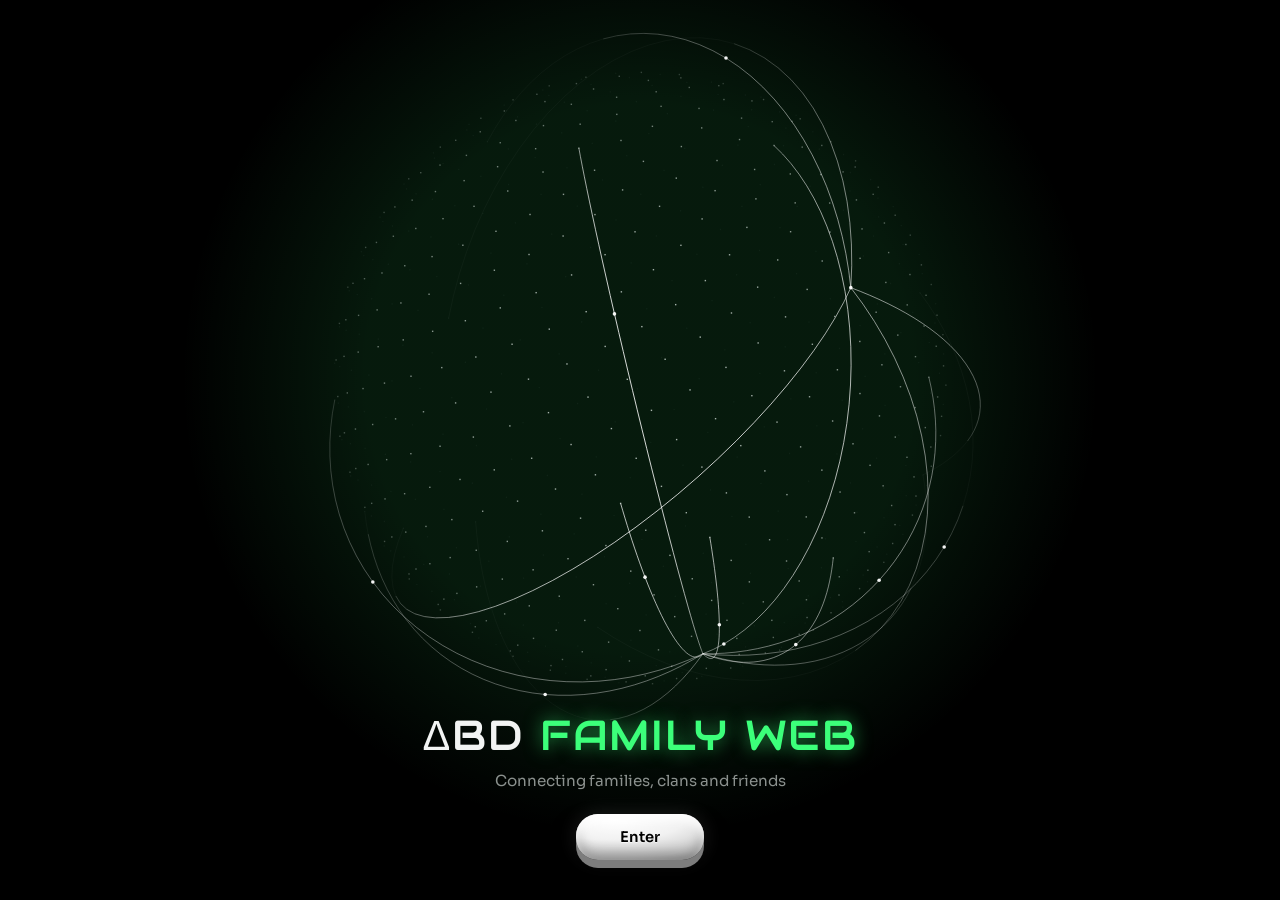
==== commit 8f92c4ad: "Website v2" ====
--- a/index.html
+++ b/index.html
@@ -7,7 +7,7 @@
 <link rel="preconnect" href="https://fonts.googleapis.com">
 <link rel="preconnect" href="https://fonts.gstatic.com" crossorigin>
 <link href="https://fonts.googleapis.com/css2?family=Audiowide&family=Sora:wght@400;500;600&display=swap" rel="stylesheet">
-<link rel="stylesheet" href="style.css">
+<link rel="stylesheet" href="styles.css">
 </head>
 <body>
 
@@ -38,7 +38,7 @@
       <div class="search-results" id="searchResults" role="listbox"></div>
     </div>
       <nav class="actions" aria-label="Main">
-        <button class="white-clay" type="button" id="addBtn">Add project</button>
+        <button class="white-clay" type="button" id="addBtn">Projects</button>
       </nav>
     </div>
   </header>
@@ -105,6 +105,7 @@
     <div>
       <p class="page-brand">ΔBD <span class="web">FAMILY WEB</span></p>
       <h1 class="page-title" id="treeTitle">Family tree</h1>
+      <div class="gen-legend" id="genLegend" aria-label="Generation colours"></div>
     </div>
     <div class="page-actions">
       <button class="icon-btn" type="button" id="undoBtn" aria-label="Undo" title="Undo (Ctrl+Z)" disabled><svg viewBox="0 0 24 24" width="22" height="22" fill="none" stroke="currentColor" stroke-width="1.9" stroke-linecap="round" stroke-linejoin="round" aria-hidden="true"><path d="M9 14 4 9l5-5"/><path d="M4 9h10.5a5.5 5.5 0 0 1 0 11H11"/></svg></button>
@@ -120,9 +121,13 @@
     <svg class="i-exit" viewBox="0 0 24 24" width="22" height="22" fill="none" stroke="currentColor" stroke-width="1.9" stroke-linecap="round" stroke-linejoin="round" aria-hidden="true"><path d="M9 4v5H4M15 4v5h5M9 20v-5H4M15 20v-5h5"/></svg>
   </button>
   <button class="icon-btn clan-btn" type="button" id="clanViewBtn" aria-label="Clan view (galaxy)" title="Clan view (galaxy)"><svg viewBox="0 0 24 24" width="22" height="22" fill="none" stroke="currentColor" stroke-width="1.8" stroke-linecap="round" aria-hidden="true"><circle cx="12" cy="12" r="2.6" fill="currentColor"/><ellipse cx="12" cy="12" rx="9.5" ry="4.2" transform="rotate(-25 12 12)"/><circle cx="19.2" cy="8.6" r="1.3" fill="currentColor"/><circle cx="4.8" cy="15.4" r="1.3" fill="currentColor"/></svg></button>
+  <button class="icon-btn clan-btn" type="button" id="treeClanBtn" aria-label="Clan view (this project's galaxy)" title="Clan view">
+    <svg viewBox="0 0 24 24" width="22" height="22" fill="none" stroke="currentColor" stroke-width="1.8" stroke-linecap="round" aria-hidden="true"><circle cx="12" cy="12" r="2.5"/><path d="M12 3c-2.5 3-2.5 6 0 9s2.5 6 0 9"/><path d="M3 12c3-2.5 6-2.5 9 0s6 2.5 9 0"/></svg>
+  </button>
   <div class="person-card" id="personCard" role="dialog" aria-live="polite">
     <h3 id="pcName"></h3>
     <p id="pcInfo"></p>
+    <div class="pc-rel-list" id="pcRelList"></div>
     <div class="person-card-actions">
       <button class="white-clay" type="button" id="pcAddRelative">Add relative</button>
       <button class="white-clay dark" type="button" id="pcDelete">Delete</button>
@@ -210,7 +215,7 @@
       </div>
 
       <div class="field" id="linkGroup">
-        <span class="lbl">Connect to and choose the relation (e.g. Father, Sibling, Friend)</span>
+        <span class="lbl">Connect to and choose the relation</span>
         <div class="link-list" id="pLinks"></div>
       </div>
 
@@ -237,7 +242,7 @@
   <div class="page-body settings-grid">
     <section class="setting-card" aria-labelledby="exportTitle">
       <h2 id="exportTitle">Export data</h2>
-      <p>Saves every project, with its clan and family members and their relations, as a file on this device. The file name includes the date.</p>
+      <p id="exportDesc">Saves every project, with its clan and family members and their relations, as a file on this device. The file name includes the date.</p>
       <div class="row">
         <button class="clay" type="button" id="exportCsvBtn" style="width:auto;padding:14px 22px">Export as CSV</button>
         <button class="clay" type="button" id="exportJsonBtn" style="width:auto;padding:14px 22px">Export as JSON</button>
@@ -246,7 +251,7 @@
       <button class="white-clay dark" type="button" id="showTextBtn" style="margin-top:12px">Show data as text</button>
       <textarea class="input is-hidden" id="exportBox" rows="8" readonly style="margin-top:12px;font-family:monospace;font-size:0.8rem"></textarea>
     </section>
-    <section class="setting-card" aria-labelledby="importTitle">
+    <section class="setting-card" id="importCard" aria-labelledby="importTitle">
       <h2 id="importTitle">Import data</h2>
       <p>Choose a CSV or JSON file. Each person in it is added to the project named in the file, and a project that does not exist yet is created.</p>
       <div class="row">
@@ -292,6 +297,46 @@
     </div>
   </div>
 </div>
+
+<!-- Choose the relation before adding a relative -->
+<div class="modal hidden" id="relPickModal" role="dialog" aria-modal="true" aria-labelledby="relPickTitle">
+  <div class="modal-card">
+    <h2 id="relPickTitle">Add relative</h2>
+    <div class="member-list" id="relPickList"></div>
+    <div class="form-actions">
+      <button class="white-clay dark" type="button" id="relPickClose">Cancel</button>
+    </div>
+  </div>
+</div>
+
+<!-- Undo bar for a project being deleted -->
+<div class="undo-bar is-hidden" id="pendingBar" role="status" aria-live="polite">
+  <span id="pendingText"></span>
+  <div class="undo-actions">
+    <button class="white-clay dark" type="button" id="pendingUndo">Undo</button>
+    <button class="white-clay" type="button" id="pendingNow">Delete now</button>
+  </div>
+</div>
+
+<!-- Each project's own galaxy (clan view) -->
+<section class="screen tree hidden" id="pgScreen" aria-label="Project clan view">
+  <canvas id="pgCanvas"></canvas>
+  <div class="tree-head">
+    <div>
+      <p class="page-brand">ΔBD <span class="web">FAMILY WEB</span></p>
+      <h1 class="page-title" id="pgTitle">Clan view</h1>
+    </div>
+    <div class="page-actions">
+      <button class="white-clay dark" type="button" id="pgBackBtn">Back</button>
+    </div>
+  </div>
+  <p class="tree-hint" id="pgHint"></p>
+  <div class="zoom-ctrl" aria-label="Zoom controls">
+    <button class="white-clay zoom-btn" id="pgZoomIn" type="button" aria-label="Zoom in">+</button>
+    <button class="white-clay zoom-btn" id="pgZoomOut" type="button" aria-label="Zoom out">&minus;</button>
+    <button class="white-clay zoom-btn" id="pgZoomReset" type="button" aria-label="Reset zoom">Reset</button>
+  </div>
+</section>
 
 <!-- Confirm delete -->
 <div class="modal hidden" id="confirmModal" role="alertdialog" aria-modal="true" aria-labelledby="confirmTitle" aria-describedby="confirmText">
@@ -319,27 +364,47 @@
   <div class="page-body about-body">
     <section class="setting-card">
       <h2>What is ΔBD Family Web?</h2>
-      <p>ΔBD Family Web lets you build your family tree as a web. Every person is a point, every connection is a thread, and every family or clan has its own crest. Your family, friends and their relations all join into one connected web, which you can explore like a galaxy.</p>
-    </section>
-    <section class="setting-card">
-      <h2>How it works</h2>
-      <p><strong>Home:</strong> The home page is a galaxy of family webs. Move around by dragging, scrolling or using the arrow keys. Zoom with Ctrl + scroll, pinch, the + and − buttons (hold them to keep zooming), or the + and − keys. Press 0 or Reset to return to the start.</p>
-      <p><strong>Space:</strong> Tap a planet, moon, exoplanet, galaxy or black hole to fly there. Zoom in close to see its name and its surface.</p>
-      <p><strong>Clans:</strong> Each clan you create appears in the galaxy with its own crest. Tap a clan to see its members and the clans related to it.</p>
-      <p><strong>Search:</strong> Use the search bar at the top of the home page to find a clan, a family name or a person.</p>
-      <p><strong>Projects:</strong> Press <em>+ Add new project</em> to start a project. Each project has its own family tree. Use the ⋮ menu on a project to rename, save, share a read-only link or delete it. Anyone with the link can view the shared project.</p>
-      <p><strong>Family tree:</strong> The first person you add is you (me). Add family and friends, then connect each one to people already in the web and choose how they are related: Father, Mother, Sibling, Friend, Spouse, Child or Other. Tap a person to see their details, add a relative, or modify them. Drag a person to move them, and drag the background to look around.</p>
-      <p><strong>Relatives:</strong> Give each person a first name, last name, clan, gender (male or female), status (living or deceased), and an optional photo from your gallery or files.</p>
-      <p><strong>Settings:</strong> Press the gear icon on the projects page to export all your data as CSV or JSON, or to import a file. An imported file adds its people to the project named in the file.</p>
+      <p>ΔBD Family Web lets you build your family tree as a web. Every person is a point, every connection is a thread, and every clan has its own crest. Your family, friends and their relations join into one connected web, which you can explore like a galaxy.</p>
+    </section>
+    <section class="setting-card">
+      <h2>Home and space</h2>
+      <p><strong>Move around:</strong> Drag, scroll, or use the arrow keys (hold Shift to move faster). Zoom with Ctrl + scroll, pinch, the + and − buttons (hold them to keep zooming), or the + and − keys. Press 0 or Reset to go back to the start.</p>
+      <p><strong>Space:</strong> The Sun, the eight planets with their moons, asteroids, comets, exoplanets, black holes, galaxies and star clusters are all on the map. Zoom in to see names and each object's surface. Tap an object to fly to it.</p>
+      <p><strong>Clans:</strong> Each clan you create appears in the galaxy with its own crest. Tap a clan crest to see its members in generation order, and the clans related to it.</p>
+      <p><strong>Full screen:</strong> The button at the bottom left hides the buttons and text, so you see only the webs. Press it again to show them.</p>
+      <p><strong>Search:</strong> Use the search bar to find a clan, a family name or a person.</p>
+    </section>
+    <section class="setting-card">
+      <h2>Projects</h2>
+      <p>Press <em>Projects</em> to open your projects. Each project has its own family tree and its own galaxy.</p>
+      <p>Use the ⋮ menu on a project to <strong>Rename</strong> it (title and description), <strong>Save</strong>, <strong>Share</strong> a link, or <strong>Delete</strong> it. Delete asks you to confirm first.</p>
+      <p><strong>Clan view:</strong> Press <em>Clan view</em> on a project card, or the galaxy button at the bottom right of its family tree, to open that project's own galaxy. Each project's galaxy has its own shape (spiral, barred spiral, elliptical or irregular) and colours. Its clans are shown as crests, joined by threads. Zoom and drag to look around, and tap a crest to see that clan's members, oldest generation first.</p>
+    </section>
+    <section class="setting-card">
+      <h2>Family tree</h2>
+      <p><strong>Start:</strong> The first person you add is you (me). Give each person a first and last name, clan, gender (male or female), status (living or deceased), and optionally a date of birth and a photo from your gallery or files.</p>
+      <p><strong>Connect people:</strong> Every new person must be connected to at least one person already in the tree. Choose the relation: Father, Mother, Spouse, Child, Sibling, Friend or Other. Use <em>Other</em> to describe your own relation.</p>
+      <p><strong>Add relative:</strong> Tap a person, then <em>Add relative</em>, and choose Parents, Spouse, Child, Sibling or Friend. The form opens with that relation already selected.</p>
+      <p><strong>Relatives list:</strong> A person's card lists their relatives in this order: Father, Mother, Spouse, Child, Sibling, then Friend and Other. Repeats are numbered, for example "1st spouse" and "2nd spouse". Scroll the list to see everyone.</p>
+      <p><strong>Move and look around:</strong> Drag a person to move them, or drag the background. Scroll or pinch to zoom. Imported people are arranged in generation rows, so family groups stay together.</p>
+      <p><strong>Modify and delete:</strong> Tap a person, then <em>Modify</em> to change their details or connections. <em>Delete</em> asks you to confirm before removing them.</p>
+      <p><strong>Undo and redo:</strong> The buttons at the top right of the family tree undo and redo your changes. On a computer, Ctrl+Z and Ctrl+Y do the same.</p>
+    </section>
+    <section class="setting-card">
+      <h2>Languages</h2>
+      <p>Press the language button on the family tree to switch between English, Tamil, Malayalam, Arabic, Hindi, Japanese and Mandarin. Buttons, relation names and clan words change with it. Names are shown in the language you choose if you have added a translation for them; otherwise the name you typed is shown. Add translations with <em>Names in other languages</em> in the person form.</p>
+    </section>
+    <section class="setting-card">
+      <h2>Settings, sharing and saving</h2>
+      <p><strong>Export and import:</strong> The gear icon on the projects page exports all your projects as CSV or JSON, and imports a file back. Importing adds each person to the project named in the file.</p>
+      <p><strong>Share:</strong> The Share option in a project's ⋮ menu creates a link. Anyone signed in who opens it sees the project read-only. Sharing needs the page to be opened on claude.ai.</p>
+      <p><strong>Phone:</strong> The phone's back button closes the open popup or goes back one screen. Swiping right from the left edge of the screen does the same. On the home page, back stays in the app.</p>
+      <p><strong>Good to know:</strong> Your projects, family members and clans are kept while this page is open. Export your data from Settings to keep a copy, and import it again later to restore it.</p>
     </section>
     <section class="setting-card">
       <h2>Created by</h2>
       <p><strong>ABDULLAH</strong></p>
       <p>12 NOV 2026</p>
-    </section>
-    <section class="setting-card">
-      <h2>Good to know</h2>
-      <p>Your projects, family members and clans are kept while this page is open. Export your data from Settings to keep a copy, and import it again later to restore it.</p>
     </section>
   </div>
 </section>
--- a/styles.css
+++ b/styles.css
@@ -0,0 +1,836 @@
+:root {
+    --ink: #f2f4f3;
+    --muted: #8b918e;
+    --green: #3cff7a;
+    --green-deep: #0b6b2f;
+    --danger: #ff5d5d;
+  }
+
+  * { box-sizing: border-box; }
+
+  html, body {
+    margin: 0;
+    height: 100%;
+    background: #000;
+    color: var(--ink);
+    font-family: "Sora", system-ui, -apple-system, "Segoe UI", sans-serif;
+    overflow: hidden;
+  }
+
+  /* ---------- Backgrounds ---------- */
+  canvas.bg {
+    position: fixed;
+    inset: 0;
+    width: 100%;
+    height: 100%;
+    display: block;
+    opacity: 0;
+    transition: opacity 0.9s ease;
+  }
+  canvas.bg.on { opacity: 1; }
+
+  /* ---------- Screens ---------- */
+  .screen {
+    position: fixed;
+    inset: 0;
+    transition: opacity 0.7s ease, visibility 0.7s;
+  }
+  .screen.hidden { opacity: 0; visibility: hidden; pointer-events: none; }
+
+  /* ---------- Login ---------- */
+  .stage {
+    display: grid;
+    place-items: center;
+    padding: 24px;
+    padding-top: max(24px, env(safe-area-inset-top));
+    padding-bottom: max(24px, env(safe-area-inset-bottom));
+    height: 100%;
+  }
+
+  .card {
+    width: min(92vw, 400px);
+    padding: 38px 30px 32px;
+    border-radius: 40px;
+    background: linear-gradient(160deg, #1a1d1e 0%, #0d0f10 70%);
+    box-shadow:
+      inset 0 2px 0 rgba(255, 255, 255, 0.07),
+      inset 0 -14px 24px rgba(0, 0, 0, 0.55),
+      0 36px 70px rgba(0, 0, 0, 0.75),
+      0 0 0 1px rgba(60, 255, 122, 0.12),
+      0 0 60px rgba(60, 255, 122, 0.06);
+    animation: rise 0.9s cubic-bezier(.2, .8, .2, 1) both;
+  }
+  .card.shake { animation: shake 0.45s; }
+
+  @keyframes rise {
+    from { opacity: 0; transform: translateY(24px) scale(0.97); }
+    to   { opacity: 1; transform: none; }
+  }
+  @keyframes shake {
+    0%, 100% { transform: translateX(0); }
+    20% { transform: translateX(-10px); }
+    40% { transform: translateX(9px); }
+    60% { transform: translateX(-6px); }
+    80% { transform: translateX(4px); }
+  }
+
+  h1 {
+    margin: 0;
+    text-align: center;
+    font-family: "Audiowide", "Sora", sans-serif;
+    font-weight: 400;
+    font-size: clamp(1.45rem, 4.6vw, 1.9rem);
+    letter-spacing: 0.04em;
+    line-height: 1.2;
+  }
+  h1 .web { color: var(--green); text-shadow: 0 0 18px rgba(60, 255, 122, 0.55); }
+
+  .sub {
+    margin: 10px 0 28px;
+    text-align: center;
+    color: var(--muted);
+    font-size: 0.92rem;
+  }
+
+  .field { margin-bottom: 18px; }
+  .field label {
+    display: block;
+    margin: 0 0 8px 6px;
+    font-size: 0.8rem;
+    color: var(--muted);
+  }
+
+  .input {
+    width: 100%;
+    padding: 16px 18px;
+    border: none;
+    border-radius: 22px;
+    background: #070808;
+    color: var(--ink);
+    font: 500 1rem "Sora", system-ui, sans-serif;
+    box-shadow: inset 0 5px 12px rgba(0, 0, 0, 0.8), inset 0 -1px 0 rgba(255, 255, 255, 0.05);
+    transition: box-shadow 0.2s;
+  }
+  .input::placeholder { color: #4a504d; }
+  .input:focus {
+    outline: none;
+    box-shadow:
+      inset 0 5px 12px rgba(0, 0, 0, 0.8),
+      0 0 0 2px rgba(60, 255, 122, 0.55),
+      0 0 22px rgba(60, 255, 122, 0.2);
+  }
+
+  .pw-wrap { position: relative; }
+  .pw-wrap .input { padding-right: 70px; }
+
+  .eye {
+    position: absolute;
+    right: 8px;
+    top: 50%;
+    transform: translateY(-50%);
+    width: 50px;
+    height: 36px;
+    padding: 0;
+    border: none;
+    border-radius: 14px;
+    cursor: pointer;
+    font-size: 0.78rem;
+    font-weight: 600;
+    color: #d6dbd8;
+    background: radial-gradient(120% 90% at 30% 15%, #4a4f52 0%, #2a2e30 70%, #1d2022 100%);
+    box-shadow:
+      inset 0 3px 5px rgba(255, 255, 255, 0.18),
+      inset 0 -4px 6px rgba(0, 0, 0, 0.5),
+      0 4px 0 #0c0d0e,
+      0 8px 14px rgba(0, 0, 0, 0.5);
+    transition: transform 0.1s, box-shadow 0.1s;
+  }
+  .eye:active {
+    transform: translateY(calc(-50% + 3px));
+    box-shadow: inset 0 3px 5px rgba(255, 255, 255, 0.12), inset 0 -3px 5px rgba(0, 0, 0, 0.5), 0 1px 0 #0c0d0e, 0 3px 6px rgba(0, 0, 0, 0.5);
+  }
+
+  .error {
+    min-height: 1.2em;
+    margin: 4px 4px 14px;
+    text-align: center;
+    font-size: 0.86rem;
+    color: var(--danger);
+  }
+
+  /* ---------- Green clay buttons (login) ---------- */
+  .clay {
+    position: relative;
+    display: block;
+    width: 100%;
+    padding: 17px 20px;
+    border: none;
+    border-radius: 28px;
+    cursor: pointer;
+    font: 600 1.02rem "Sora", system-ui, sans-serif;
+    letter-spacing: 0.02em;
+    color: #04160b;
+    text-shadow: 0 1px 0 rgba(255, 255, 255, 0.35);
+    background: radial-gradient(120% 90% at 30% 14%, #c4ffd7 0%, #3cff7a 36%, #22c35a 72%, #15903f 100%);
+    box-shadow:
+      inset 0 9px 10px rgba(255, 255, 255, 0.45),
+      inset 0 -10px 14px rgba(0, 80, 30, 0.45),
+      0 10px 0 var(--green-deep),
+      0 20px 30px rgba(0, 0, 0, 0.65),
+      0 0 34px rgba(60, 255, 122, 0.25);
+    transition: transform 0.12s ease, box-shadow 0.12s ease, filter 0.2s;
+    -webkit-tap-highlight-color: transparent;
+  }
+  .clay:hover { filter: brightness(1.07) saturate(1.05); }
+  .clay:active {
+    transform: translateY(8px);
+    box-shadow:
+      inset 0 9px 10px rgba(255, 255, 255, 0.32),
+      inset 0 -6px 10px rgba(0, 80, 30, 0.4),
+      0 2px 0 var(--green-deep),
+      0 6px 12px rgba(0, 0, 0, 0.6),
+      0 0 24px rgba(60, 255, 122, 0.2);
+  }
+  .clay:focus-visible { outline: 3px solid #fff; outline-offset: 5px; }
+
+  .submit { margin-top: 10px; }
+
+  /* ---------- Home ---------- */
+  header {
+    position: fixed;
+    top: 0; left: 0; right: 0;
+    display: flex;
+    align-items: center;
+    justify-content: space-between;
+    gap: 16px;
+    padding: 18px 22px;
+    padding-top: max(18px, env(safe-area-inset-top));
+    z-index: 2;
+    pointer-events: none;
+  }
+  .brand {
+    margin: 0;
+    font-family: "Audiowide", "Sora", sans-serif;
+    font-weight: 400;
+    font-size: clamp(1.05rem, 3.2vw, 1.4rem);
+    letter-spacing: 0.04em;
+    white-space: nowrap;
+  }
+  .brand .web { color: var(--green); text-shadow: 0 0 14px rgba(60, 255, 122, 0.5); }
+
+  .actions { display: flex; gap: 12px; pointer-events: auto; }
+
+  .white-clay {
+    padding: 12px 20px;
+    border: none;
+    border-radius: 22px;
+    cursor: pointer;
+    font: 600 0.92rem "Sora", system-ui, sans-serif;
+    color: #000;
+    text-shadow: 0 1px 0 rgba(255, 255, 255, 0.6);
+    background: radial-gradient(120% 95% at 30% 14%, #ffffff 0%, #f1f1f1 45%, #c9c9c9 85%, #aeaeae 100%);
+    box-shadow:
+      inset 0 7px 8px rgba(255, 255, 255, 0.9),
+      inset 0 -8px 12px rgba(0, 0, 0, 0.25),
+      0 8px 0 #7d7d7d,
+      0 16px 26px rgba(0, 0, 0, 0.7),
+      0 0 22px rgba(255, 255, 255, 0.12);
+    transition: transform 0.12s ease, box-shadow 0.12s ease, filter 0.2s;
+    -webkit-tap-highlight-color: transparent;
+  }
+  .white-clay:hover { filter: brightness(1.05); }
+  .white-clay:active {
+    transform: translateY(6px);
+    box-shadow: inset 0 7px 8px rgba(255, 255, 255, 0.7), inset 0 -6px 10px rgba(0, 0, 0, 0.2), 0 2px 0 #7d7d7d, 0 6px 12px rgba(0, 0, 0, 0.6);
+  }
+  .white-clay:focus-visible { outline: 3px solid var(--green); outline-offset: 4px; }
+
+  .white-clay.dark {
+    color: #f2f2f2;
+    text-shadow: 0 1px 0 rgba(0, 0, 0, 0.6);
+    background: radial-gradient(120% 95% at 30% 14%, #4b4b4b 0%, #262626 60%, #141414 100%);
+    box-shadow:
+      inset 0 7px 9px rgba(255, 255, 255, 0.14),
+      inset 0 -8px 12px rgba(0, 0, 0, 0.55),
+      0 8px 0 #050505,
+      0 16px 26px rgba(0, 0, 0, 0.7);
+  }
+  .white-clay.dark:active {
+    box-shadow: inset 0 7px 9px rgba(255, 255, 255, 0.08), inset 0 -6px 10px rgba(0, 0, 0, 0.5), 0 2px 0 #050505, 0 6px 12px rgba(0, 0, 0, 0.6);
+  }
+
+  .hint {
+    position: fixed;
+    left: 0; right: 0; bottom: 84px;
+    padding: 8px 16px;
+    padding-bottom: max(16px, env(safe-area-inset-bottom));
+    text-align: center;
+    font-size: 0.82rem;
+    color: var(--muted);
+    pointer-events: none;
+    z-index: 2;
+  }
+  .hint strong { color: #fff; font-weight: 600; }
+
+  .tip {
+    position: fixed;
+    z-index: 3;
+    padding: 8px 12px;
+    border-radius: 14px;
+    background: #fff;
+    color: #000;
+    font-size: 0.8rem;
+    font-weight: 600;
+    white-space: nowrap;
+    pointer-events: none;
+    opacity: 0;
+    transform: translate(-50%, -140%) scale(0.9);
+    transition: opacity 0.18s, transform 0.18s;
+    box-shadow: 0 10px 22px rgba(0, 0, 0, 0.6);
+  }
+  .tip.show { opacity: 1; transform: translate(-50%, -140%) scale(1); }
+
+  #homeWeb { touch-action: none; }
+  #pgCanvas { position: absolute; inset: 0; width: 100%; height: 100%; display: block; touch-action: none; }
+  html, body { overscroll-behavior: none; touch-action: none; }
+  #homeScreen { pointer-events: none; }
+  #homeScreen .zoom-ctrl, #homeScreen .actions, #homeScreen button { pointer-events: auto; }
+
+  .zoom-ctrl {
+    position: fixed;
+    left: 50%;
+    transform: translateX(-50%);
+    bottom: max(16px, env(safe-area-inset-bottom));
+    display: flex;
+    flex-direction: row;
+    gap: 12px;
+    z-index: 2;
+  }
+  .zoom-btn { width: 56px; min-width: 56px; height: 46px; padding: 0; font-size: 1.1rem; }
+  #zoomReset { font-size: 0.8rem; }
+
+  /* ---------- Projects page (solid black) ---------- */
+  .page {
+    background: #000;
+    overflow-y: auto;
+    -webkit-overflow-scrolling: touch;
+    padding: 24px 22px 40px;
+    padding-top: max(24px, env(safe-area-inset-top));
+    z-index: 3;
+  }
+  .page-head {
+    max-width: 1100px;
+    margin: 0 auto 30px;
+    display: flex;
+    justify-content: space-between;
+    align-items: center;
+    flex-wrap: wrap;
+    gap: 16px;
+  }
+  .page-brand {
+    margin: 0 0 6px;
+    font-family: "Audiowide", "Sora", sans-serif;
+    font-size: 0.85rem;
+    letter-spacing: 0.04em;
+    color: #cfcfcf;
+  }
+  .page-brand .web { color: var(--green); }
+  .page-title {
+    margin: 0;
+    font-family: "Audiowide", "Sora", sans-serif;
+    font-weight: 400;
+    font-size: clamp(1.5rem, 4.5vw, 2.1rem);
+    letter-spacing: 0.03em;
+  }
+  .page-actions { display: flex; gap: 12px; flex-wrap: wrap; }
+  .page-body { max-width: 1100px; margin: 0 auto; }
+  .empty { color: #8a8a8a; text-align: center; padding: 70px 0; font-size: 0.98rem; }
+  .project-grid {
+    display: grid;
+    grid-template-columns: repeat(auto-fill, minmax(250px, 1fr));
+    gap: 18px;
+  }
+  .project-card {
+    background: #0a0a0a;
+    border: 1px solid rgba(255, 255, 255, 0.16);
+    border-radius: 26px;
+    padding: 22px;
+    box-shadow:
+      inset 0 2px 0 rgba(255, 255, 255, 0.06),
+      inset 0 -10px 16px rgba(0, 0, 0, 0.6),
+      0 16px 30px rgba(0, 0, 0, 0.7);
+  }
+  .project-card h3 {
+    margin: 0 0 10px;
+    font-family: "Audiowide", "Sora", sans-serif;
+    font-weight: 400;
+    font-size: 1.05rem;
+    color: #fff;
+  }
+  .project-card p { margin: 0; color: #9a9a9a; font-size: 0.9rem; line-height: 1.55; }
+  .project-card .meta { margin-top: 16px; font-size: 0.75rem; color: #6f6f6f; }
+
+  .project-card { position: relative; }
+  .project-card.menu-open { z-index: 4; }
+  .card-top { display: flex; justify-content: space-between; align-items: flex-start; gap: 12px; }
+  .card-top h3 { flex: 1; min-width: 0; overflow-wrap: anywhere; }
+  .menu-wrap { position: relative; flex: none; }
+  .dots-btn {
+    width: 42px;
+    height: 36px;
+    border: none;
+    border-radius: 14px;
+    cursor: pointer;
+    color: #f2f2f2;
+    font-size: 1.25rem;
+    line-height: 1;
+    background: radial-gradient(120% 95% at 30% 14%, #4b4b4b 0%, #262626 60%, #141414 100%);
+    box-shadow:
+      inset 0 5px 7px rgba(255, 255, 255, 0.12),
+      inset 0 -6px 9px rgba(0, 0, 0, 0.55),
+      0 5px 0 #050505,
+      0 10px 16px rgba(0, 0, 0, 0.6);
+    transition: transform 0.1s, box-shadow 0.1s;
+  }
+  .dots-btn:active { transform: translateY(3px); box-shadow: inset 0 5px 7px rgba(255,255,255,0.08), inset 0 -5px 8px rgba(0,0,0,0.5), 0 2px 0 #050505; }
+  .menu {
+    position: absolute;
+    right: 0;
+    top: 44px;
+    min-width: 170px;
+    padding: 8px;
+    display: grid;
+    gap: 4px;
+    background: #111;
+    border: 1px solid rgba(255, 255, 255, 0.16);
+    border-radius: 18px;
+    box-shadow: 0 18px 36px rgba(0, 0, 0, 0.85);
+    z-index: 4;
+  }
+  .menu.hidden { display: none; }
+  .menu-item {
+    width: 100%;
+    padding: 11px 14px;
+    border: none;
+    border-radius: 12px;
+    background: transparent;
+    color: #eee;
+    font: 500 0.92rem "Sora", system-ui, sans-serif;
+    text-align: left;
+    cursor: pointer;
+  }
+  .menu-item:hover, .menu-item:focus-visible { background: rgba(255, 255, 255, 0.08); outline: none; }
+  .menu-item.danger { color: var(--danger); }
+  .toast {
+    position: fixed;
+    left: 50%;
+    bottom: 28px;
+    transform: translateX(-50%) translateY(16px);
+    padding: 12px 18px;
+    border-radius: 18px;
+    background: #fff;
+    color: #000;
+    font-size: 0.88rem;
+    font-weight: 600;
+    opacity: 0;
+    pointer-events: none;
+    transition: opacity 0.25s, transform 0.25s;
+    z-index: 9;
+    box-shadow: 0 12px 26px rgba(0, 0, 0, 0.7);
+  }
+  .toast.show { opacity: 1; transform: translateX(-50%) translateY(0); }
+
+  .modal {
+    position: fixed;
+    inset: 0;
+    background: rgba(0, 0, 0, 0.75);
+    display: grid;
+    place-items: center;
+    padding: 20px;
+    z-index: 5;
+  }
+  .modal.hidden { display: none; }
+  .modal-card {
+    width: min(92vw, 420px);
+    background: #0b0b0b;
+    border: 1px solid rgba(255, 255, 255, 0.14);
+    border-radius: 30px;
+    padding: 28px 24px 24px;
+    box-shadow:
+      inset 0 2px 0 rgba(255, 255, 255, 0.06),
+      0 30px 60px rgba(0, 0, 0, 0.8);
+  }
+  .modal-card h2 {
+    margin: 0 0 22px;
+    font-family: "Audiowide", "Sora", sans-serif;
+    font-weight: 400;
+    font-size: 1.25rem;
+    text-align: center;
+  }
+  textarea.input { min-height: 96px; resize: vertical; font-family: inherit; }
+  .form-actions { display: grid; gap: 14px; margin-top: 8px; }
+  .form-error { min-height: 1.2em; margin: 4px 4px 12px; color: var(--danger); font-size: 0.86rem; text-align: center; }
+
+  .icon-btn {
+    width: 46px; height: 46px;
+    border: none; border-radius: 18px;
+    cursor: pointer;
+    color: #f2f2f2;
+    display: grid; place-items: center;
+    background: radial-gradient(120% 95% at 30% 14%, #4b4b4b 0%, #262626 60%, #141414 100%);
+    box-shadow: inset 0 7px 9px rgba(255, 255, 255, 0.14), inset 0 -8px 12px rgba(0, 0, 0, 0.55), 0 8px 0 #050505, 0 16px 26px rgba(0, 0, 0, 0.7);
+    transition: transform 0.12s, box-shadow 0.12s;
+  }
+  .icon-btn:active { transform: translateY(6px); box-shadow: inset 0 7px 9px rgba(255,255,255,0.08), inset 0 -6px 10px rgba(0,0,0,0.5), 0 2px 0 #050505; }
+  .icon-btn:focus-visible { outline: 3px solid var(--green); outline-offset: 4px; }
+  .settings-grid { display: grid; gap: 18px; max-width: 720px; }
+  .setting-card {
+    background: #0a0a0a;
+    border: 1px solid rgba(255, 255, 255, 0.16);
+    border-radius: 26px;
+    padding: 24px;
+    box-shadow: inset 0 2px 0 rgba(255,255,255,0.06), 0 16px 30px rgba(0,0,0,0.7);
+  }
+  .setting-card h2 { margin: 0 0 8px; font-family: "Audiowide", "Sora", sans-serif; font-weight: 400; font-size: 1.1rem; }
+  .setting-card > p { margin: 0 0 18px; color: #9a9a9a; font-size: 0.9rem; line-height: 1.55; }
+  .setting-card .row { display: flex; align-items: center; gap: 12px; flex-wrap: wrap; }
+  .file-name { color: #8a8a8a; font-size: 0.85rem; overflow-wrap: anywhere; }
+  .import-preview { margin: 16px 0 4px; color: #cfcfcf; font-size: 0.9rem; line-height: 1.5; }
+  .import-warn { color: #ffb36b; font-size: 0.85rem; }
+  .form-error.ok { color: var(--green); }
+  .intro { position: fixed; inset: 0; background: #000; z-index: 6; overflow: hidden; }
+  .intro.hidden { opacity: 0; visibility: hidden; pointer-events: none; }
+  #globe { position: absolute; inset: 0; width: 100%; height: 100%; display: block; }
+  .intro-content {
+    position: absolute; left: 0; right: 0; bottom: 0;
+    padding: 0 20px max(40px, env(safe-area-inset-bottom));
+    text-align: center;
+    opacity: 0; transform: translateY(20px);
+    transition: opacity 0.9s ease, transform 0.9s ease;
+    pointer-events: none;
+  }
+  .intro-content.show { opacity: 1; transform: none; pointer-events: auto; }
+  .intro-title { margin: 0; font-family: "Audiowide", "Sora", sans-serif; font-weight: 400; font-size: clamp(1.6rem, 6vw, 2.6rem); letter-spacing: 0.04em; }
+  .intro-title .web { color: var(--green); text-shadow: 0 0 18px rgba(60, 255, 122, 0.55); }
+  .intro-sub { margin: 10px 0 24px; color: #8b918e; font-size: 0.95rem; }
+  .intro-content .white-clay { padding: 14px 44px; }
+  .local-names summary { cursor: pointer; margin-bottom: 8px; }
+  .local-name-row { display: grid; grid-template-columns: 0.9fr 1fr 1fr; gap: 8px; align-items: center; margin-bottom: 8px; }
+  .local-tag { font-size: 0.8rem; color: #8b918e; }
+  .local-name-row .input { padding: 10px 12px; font-size: 0.9rem; }
+  .req { color: #ff7a7a; font-weight: 600; margin-left: 4px; }
+  .needs-link .lbl { color: #ff7a7a; }
+  .needs-link .link-list { outline: 1px solid #ff7a7a; border-radius: 16px; }
+  .pc-rel-list { max-height: 150px; overflow-y: auto; margin: 0 0 14px; border-radius: 14px; background: #070808; box-shadow: inset 0 3px 8px rgba(0,0,0,0.7); padding: 6px 0; -webkit-overflow-scrolling: touch; }
+  .pc-rel-row { display: flex; justify-content: space-between; gap: 12px; padding: 8px 14px; border-bottom: 1px solid rgba(255,255,255,0.06); font-size: 0.88rem; }
+  .pc-rel-row:last-child { border-bottom: none; }
+  .pc-rel-label { color: var(--green); white-space: nowrap; }
+  .pc-rel-name { color: #e8ecea; text-align: right; overflow-wrap: anywhere; }
+  .pc-rel-head { margin: 8px 14px 4px; font-size: 0.72rem; letter-spacing: 0.08em; text-transform: uppercase; color: #8b918e; }
+  .pc-rel-empty { margin: 0; padding: 8px 14px; color: #8a8a8a; font-size: 0.86rem; }
+  .undo-bar {
+    position: fixed; left: 50%; bottom: max(20px, env(safe-area-inset-bottom)); transform: translateX(-50%);
+    width: min(94vw, 460px); padding: 14px 16px; border-radius: 22px;
+    background: #111; border: 1px solid rgba(255,255,255,0.16);
+    box-shadow: 0 20px 40px rgba(0,0,0,0.8); z-index: 8;
+    display: flex; align-items: center; justify-content: space-between; gap: 12px; flex-wrap: wrap;
+    font-size: 0.9rem; color: #e8ecea;
+  }
+  .undo-actions { display: flex; gap: 8px; }
+  .undo-actions .white-clay { padding: 10px 14px; font-size: 0.82rem; }
+  #pgScreen .tree-hint { bottom: 96px; }
+  #pgScreen .zoom-ctrl { bottom: max(18px, env(safe-area-inset-bottom)); }
+  /* Family tree top row: undo, redo, language, Back and + Add person on one line at the top right */
+  #treeScreen .tree-head .page-actions { flex-wrap: wrap; justify-content: flex-end; align-items: center; gap: 8px 8px; max-width: 100%; overflow: visible; padding: 2px 2px 18px; margin-bottom: -18px; }
+  @media (max-width: 420px) {
+    #treeScreen .tree-head { padding-left: 14px; padding-right: 14px; }
+    #treeScreen .tree-head .page-actions { gap: 6px; }
+    #treeScreen .tree-head .page-actions .icon-btn { width: 38px; height: 38px; min-width: 38px; }
+    #treeScreen .tree-head .page-actions .white-clay { padding: 10px 11px; font-size: 0.8rem; }
+  }
+  #treeScreen .tree-head .page-actions .icon-btn { width: 42px; height: 42px; min-width: 42px; }
+  #treeScreen .tree-head .page-actions .white-clay { padding: 12px 14px; font-size: 0.85rem; white-space: nowrap; flex: none; }
+  /* Phone: About us, search and Projects on one row under the title */
+  @media (max-width: 520px) {
+    #homeScreen header .header-row { flex-wrap: nowrap; gap: 8px; align-items: center; }
+    #homeScreen header .header-row .icon-stack { flex-direction: row; gap: 6px; flex: none; }
+    #homeScreen header .header-row .icon-btn { width: 40px; height: 40px; min-width: 40px; }
+    #homeScreen header .header-row .search-wrap { flex: 1 1 0; min-width: 0; max-width: none; }
+    #homeScreen header .header-row .search-input { padding: 10px 12px; font-size: 0.85rem; }
+    #homeScreen header .header-row .actions { flex: none; }
+    #homeScreen header .header-row .white-clay { padding: 10px 12px; font-size: 0.82rem; white-space: nowrap; }
+  }
+  .sr-only-file { position: absolute; width: 1px; height: 1px; opacity: 0; overflow: hidden; pointer-events: none; }
+  .rel-text { flex-basis: 100%; padding: 10px 12px; font-size: 0.85rem; }
+  .link-row {
+    display: flex; align-items: center; gap: 10px;
+    padding: 10px 12px;
+    border-radius: 14px;
+    background: #070808;
+    color: #ddd;
+    font-size: 0.9rem;
+    flex-wrap: wrap;
+  }
+  .link-row input { accent-color: #3cff7a; width: 18px; height: 18px; }
+  .link-row .who { flex: 1; min-width: 110px; }
+  .rel-select {
+    padding: 8px 10px;
+    border: none;
+    border-radius: 12px;
+    background: #111;
+    color: #f2f2f2;
+    font: 500 0.85rem "Sora", system-ui, sans-serif;
+    box-shadow: inset 0 3px 6px rgba(0, 0, 0, 0.8);
+  }
+  .related-list { display: flex; flex-wrap: wrap; gap: 10px; margin-bottom: 18px; }
+  .related-chip {
+    padding: 9px 14px;
+    border: none;
+    border-radius: 16px;
+    background: #070808;
+    color: #f2f2f2;
+    font: 500 0.85rem "Sora", system-ui, sans-serif;
+    cursor: pointer;
+    box-shadow: 0 5px 0 #050505, inset 0 2px 4px rgba(255, 255, 255, 0.08);
+  }
+  .related-chip small { color: #8a8a8a; }
+
+  /* ---------- Home search and clan views ---------- */
+  header { flex-direction: column; align-items: stretch; flex-wrap: nowrap; gap: 12px; }
+  .header-row { display: flex; align-items: center; gap: 12px; pointer-events: auto; }
+  .header-row .search-wrap { flex: 1 1 0; max-width: none; min-width: 0; }
+  header .actions { flex: none; }
+  .search-wrap { position: relative; flex: 1 1 0; max-width: 460px; min-width: 120px; align-self: center; pointer-events: auto; }
+  .search-input {
+    width: 100%;
+    padding: 13px 18px;
+    border: none;
+    border-radius: 22px;
+    background: #070808;
+    color: #f2f2f2;
+    font: 500 0.92rem "Sora", system-ui, sans-serif;
+    box-shadow: inset 0 5px 12px rgba(0, 0, 0, 0.8), 0 0 0 1px rgba(255, 255, 255, 0.1);
+  }
+  .search-input::placeholder { color: #55595a; }
+  .search-input:focus { outline: none; box-shadow: inset 0 5px 12px rgba(0, 0, 0, 0.8), 0 0 0 2px rgba(60, 255, 122, 0.55); }
+  .search-results {
+    position: absolute;
+    top: calc(100% + 8px);
+    left: 0; right: 0;
+    display: none;
+    gap: 4px;
+    padding: 6px;
+    max-height: 340px;
+    overflow: auto;
+    background: #0b0b0b;
+    border: 1px solid rgba(255, 255, 255, 0.16);
+    border-radius: 18px;
+    box-shadow: 0 18px 36px rgba(0, 0, 0, 0.85);
+    z-index: 5;
+  }
+  .search-results.open { display: grid; }
+  .search-item {
+    width: 100%;
+    padding: 10px 12px;
+    border: none;
+    border-radius: 12px;
+    background: transparent;
+    color: #eee;
+    font: 500 0.9rem "Sora", system-ui, sans-serif;
+    text-align: left;
+    cursor: pointer;
+  }
+  .search-item:hover, .search-item:focus-visible { background: rgba(255, 255, 255, 0.08); outline: none; }
+  .search-item small { display: block; margin-top: 3px; color: #8a8a8a; font-size: 0.74rem; }
+  .search-empty { padding: 12px; color: #8a8a8a; font-size: 0.86rem; text-align: center; }
+  .group-sub { margin: 0 0 18px; text-align: center; color: #9a9a9a; font-size: 0.9rem; }
+  .member-list { display: grid; gap: 10px; margin-bottom: 18px; }
+  .member-row {
+    display: flex; align-items: center; gap: 14px;
+    padding: 12px;
+    border-radius: 18px;
+    background: #070808;
+    box-shadow: inset 0 3px 8px rgba(0, 0, 0, 0.7);
+    cursor: pointer;
+  }
+  .member-row:hover { background: #0e0e0e; }
+  .member-thumb {
+    width: 52px; height: 52px;
+    border-radius: 50%;
+    overflow: hidden;
+    flex: none;
+    display: grid;
+    place-items: center;
+    background: #000;
+    color: #fff;
+    font-weight: 600;
+    box-shadow: 0 0 0 1px rgba(255, 255, 255, 0.25);
+  }
+  .member-thumb img { width: 100%; height: 100%; object-fit: cover; }
+  .member-info strong { display: block; font-weight: 600; color: #fff; font-size: 0.95rem; }
+  .member-info span { display: block; margin-top: 3px; color: #8a8a8a; font-size: 0.8rem; line-height: 1.4; }
+
+  /* ---------- Family tree (web thread) ---------- */
+  .is-hidden { display: none !important; }
+  .tree { position: fixed; inset: 0; background: #000; overflow: hidden; z-index: 3; }
+  #treeCanvas { position: absolute; inset: 0; width: 100%; height: 100%; display: block; touch-action: none; }
+  .tree-head {
+    position: absolute;
+    top: 0; left: 0; right: 0;
+    padding: 18px 22px;
+    padding-top: max(18px, env(safe-area-inset-top));
+    display: flex;
+    justify-content: space-between;
+    align-items: flex-start;
+    flex-wrap: wrap;
+    gap: 12px;
+    pointer-events: none;
+    z-index: 2;
+  }
+  .tree .page-actions, .tree .white-clay { pointer-events: auto; }
+  .tree-hint {
+    position: absolute;
+    left: 0; right: 0; bottom: 18px;
+    margin: 0;
+    padding: 0 16px;
+    text-align: center;
+    font-size: 0.82rem;
+    color: #8a8a8a;
+    pointer-events: none;
+  }
+  .person-card {
+    position: fixed;
+    left: 50%;
+    bottom: 56px;
+    transform: translate(-50%, 20px);
+    width: min(92vw, 360px);
+    padding: 18px 20px;
+    background: #0b0b0b;
+    border: 1px solid rgba(255, 255, 255, 0.16);
+    border-radius: 24px;
+    box-shadow: 0 24px 50px rgba(0, 0, 0, 0.85);
+    opacity: 0;
+    pointer-events: none;
+    transition: opacity 0.25s, transform 0.25s;
+    z-index: 4;
+  }
+  .person-card .person-card-actions { display: flex; flex-wrap: nowrap; gap: 8px; }
+  .person-card .person-card-actions .white-clay { flex: 1 1 0; min-width: 0; padding: 12px 4px; font-size: 0.8rem; }
+  .person-card.show { opacity: 1; transform: translate(-50%, 0); pointer-events: auto; }
+  .person-card h3 { margin: 0 0 8px; font-family: "Audiowide", "Sora", sans-serif; font-weight: 400; font-size: 1.1rem; }
+  .person-card p { margin: 0 0 16px; color: #9a9a9a; font-size: 0.9rem; line-height: 1.5; }
+
+  .field-row { display: grid; grid-template-columns: 1fr 1fr; gap: 12px; }
+  .lbl { display: block; margin: 0 0 8px 6px; font-size: 0.8rem; color: var(--muted); }
+  .choices { display: grid; grid-template-columns: 1fr 1fr; gap: 10px; }
+  .chip {
+    position: relative;
+    display: block;
+    text-align: center;
+    padding: 13px;
+    border-radius: 18px;
+    background: #070808;
+    box-shadow: inset 0 4px 10px rgba(0, 0, 0, 0.8);
+    color: #cfcfcf;
+    font-weight: 500;
+    cursor: pointer;
+    transition: background 0.2s, box-shadow 0.2s;
+  }
+  .chip input { position: absolute; opacity: 0; pointer-events: none; }
+  .chip:has(input:checked) {
+    color: #04160b;
+    background: radial-gradient(120% 90% at 30% 14%, #c4ffd7 0%, #3cff7a 45%, #22c35a 100%);
+    box-shadow: 0 6px 0 var(--green-deep), 0 12px 20px rgba(0, 0, 0, 0.6);
+  }
+  .photo-row { display: flex; gap: 14px; align-items: center; flex-wrap: wrap; }
+  .photo-prev {
+    width: 86px; height: 86px;
+    border-radius: 50%;
+    background: #070808;
+    box-shadow: inset 0 5px 12px rgba(0, 0, 0, 0.8);
+    overflow: hidden;
+    display: grid;
+    place-items: center;
+    color: #666;
+    font-size: 0.75rem;
+    flex: none;
+  }
+  .photo-prev img { width: 100%; height: 100%; object-fit: cover; }
+  .photo-btns { display: grid; gap: 10px; flex: 1; min-width: 150px; }
+  .link-list { display: grid; gap: 8px; max-height: 160px; overflow: auto; padding: 2px; }
+  .link-opt {
+    display: flex; align-items: center; gap: 10px;
+    padding: 10px 12px;
+    border-radius: 14px;
+    background: #070808;
+    color: #ddd;
+    font-size: 0.9rem;
+    cursor: pointer;
+  }
+  .link-opt input { accent-color: #3cff7a; width: 18px; height: 18px; }
+  .modal-scroll { max-height: 90vh; overflow: auto; }
+  select.input { appearance: auto; }
+  @media (max-width: 520px) { .field-row { grid-template-columns: 1fr; } }
+
+  @media (max-width: 520px) {
+    .white-clay { padding: 10px 14px; font-size: 0.82rem; }
+  }
+
+  @media (prefers-reduced-motion: reduce) {
+    .card, .card.shake { animation: none; }
+    canvas.bg, .screen { transition: none; }
+  }
+
+  /* ---------- Undo / redo, focus mode, help ---------- */
+  .icon-btn:disabled { opacity: 0.35; cursor: default; pointer-events: none; }
+  .icon-stack { display: flex; flex-direction: row; gap: 12px; align-items: flex-start; flex: none; }
+  @media (max-width: 600px) { .icon-stack { flex-direction: column; gap: 16px; } }
+  .fs-btn {
+    position: fixed;
+    left: max(16px, env(safe-area-inset-left));
+    bottom: max(16px, env(safe-area-inset-bottom));
+    z-index: 2;
+    pointer-events: auto;
+  }
+  .fs-btn svg { display: block; }
+  .fs-btn .i-exit { display: none; }
+  body.focus-mode .fs-btn .i-exit { display: block; }
+  body.focus-mode .fs-btn .i-enter { display: none; }
+  body.focus-mode .fs-btn { opacity: 0.55; }
+  body.focus-mode .fs-btn:hover, body.focus-mode .fs-btn:focus-visible { opacity: 1; }
+  body.focus-mode #homeScreen header,
+  body.focus-mode #homeScreen .hint,
+  body.focus-mode #homeScreen .zoom-ctrl,
+  body.focus-mode #treeScreen .tree-head,
+  body.focus-mode #treeScreen .tree-hint,
+  body.focus-mode #treeScreen .person-card { display: none !important; }
+  .gen-legend { display: flex; flex-wrap: wrap; gap: 4px 10px; margin-top: 8px; max-width: 60vw; pointer-events: none; }
+  .gen-legend span { display: inline-flex; align-items: center; gap: 5px; font-size: 0.72rem; color: #b9bdbc; white-space: nowrap; }
+  .gen-legend i { width: 11px; height: 11px; border-radius: 50%; display: inline-block; box-shadow: 0 0 8px currentColor; background: currentColor; }
+  .tree-hint { padding: 0 76px; }
+  .person-card { bottom: 78px; }
+
+  .help-card { width: min(94vw, 560px); max-height: 94vh; overflow: auto; padding: 22px 20px 20px; }
+  .help-card h2 { margin: 14px 0 8px; font-size: 1.12rem; }
+  .hp-count { margin: 0 0 10px 4px; }
+  .hp-stage { border-radius: 18px; overflow: hidden; background: #050505; border: 1px solid rgba(255,255,255,0.12); touch-action: pan-y; }
+  .hp-stage svg { display: block; width: 100%; height: auto; font-family: "Sora", system-ui, sans-serif; }
+  .hp-text { margin: 0 0 14px; text-align: center; color: #aab0ad; font-size: 0.9rem; line-height: 1.55; }
+  .hp-dots { display: flex; justify-content: center; gap: 7px; margin: 0 0 16px; }
+  .hp-dots button { width: 9px; height: 9px; padding: 0; border: none; border-radius: 50%; background: #3a3f3d; cursor: pointer; }
+  .hp-dots button.on { background: var(--green); box-shadow: 0 0 10px rgba(60,255,122,0.6); }
+  .hp-nav { display: grid; grid-template-columns: 1fr 1fr 1fr; gap: 10px; }
+  .hp-nav .white-clay { padding: 12px 6px; }
+  .hp-tap { animation: hpTap 1.4s ease-out infinite; transform-box: fill-box; transform-origin: center; }
+  @keyframes hpTap { 0% { transform: scale(0.6); opacity: 1; } 100% { transform: scale(2.8); opacity: 0; } }
+  .hp-move { animation: hpMove 2.4s ease-in-out infinite; }
+  @keyframes hpMove { 0%, 100% { transform: translate(0, 0); } 50% { transform: translate(34px, -12px); } }
+  .hp-practice { display: grid; gap: 10px; }
+  .hp-practice svg { cursor: grab; touch-action: none; }
+  .hp-practice-bar { display: grid; grid-template-columns: repeat(4, 1fr); gap: 8px; padding: 0 8px 10px; }
+  .hp-practice-bar .white-clay { padding: 9px 4px; font-size: 0.74rem; border-radius: 16px; box-shadow: inset 0 5px 6px rgba(255,255,255,0.6), inset 0 -6px 8px rgba(0,0,0,0.25), 0 5px 0 #7d7d7d, 0 9px 14px rgba(0,0,0,0.6); }
+  .hp-practice-bar .white-clay:disabled { opacity: 0.4; }
+  @media (prefers-reduced-motion: reduce) { .hp-tap, .hp-move { animation: none; } }
+  .clan-btn { position: fixed; right: max(16px, env(safe-area-inset-right)); bottom: max(16px, env(safe-area-inset-bottom)); z-index: 2; pointer-events: auto; }
+  .clan-btn svg { display: block; }
+  body.focus-mode #treeScreen .clan-btn { display: none; }
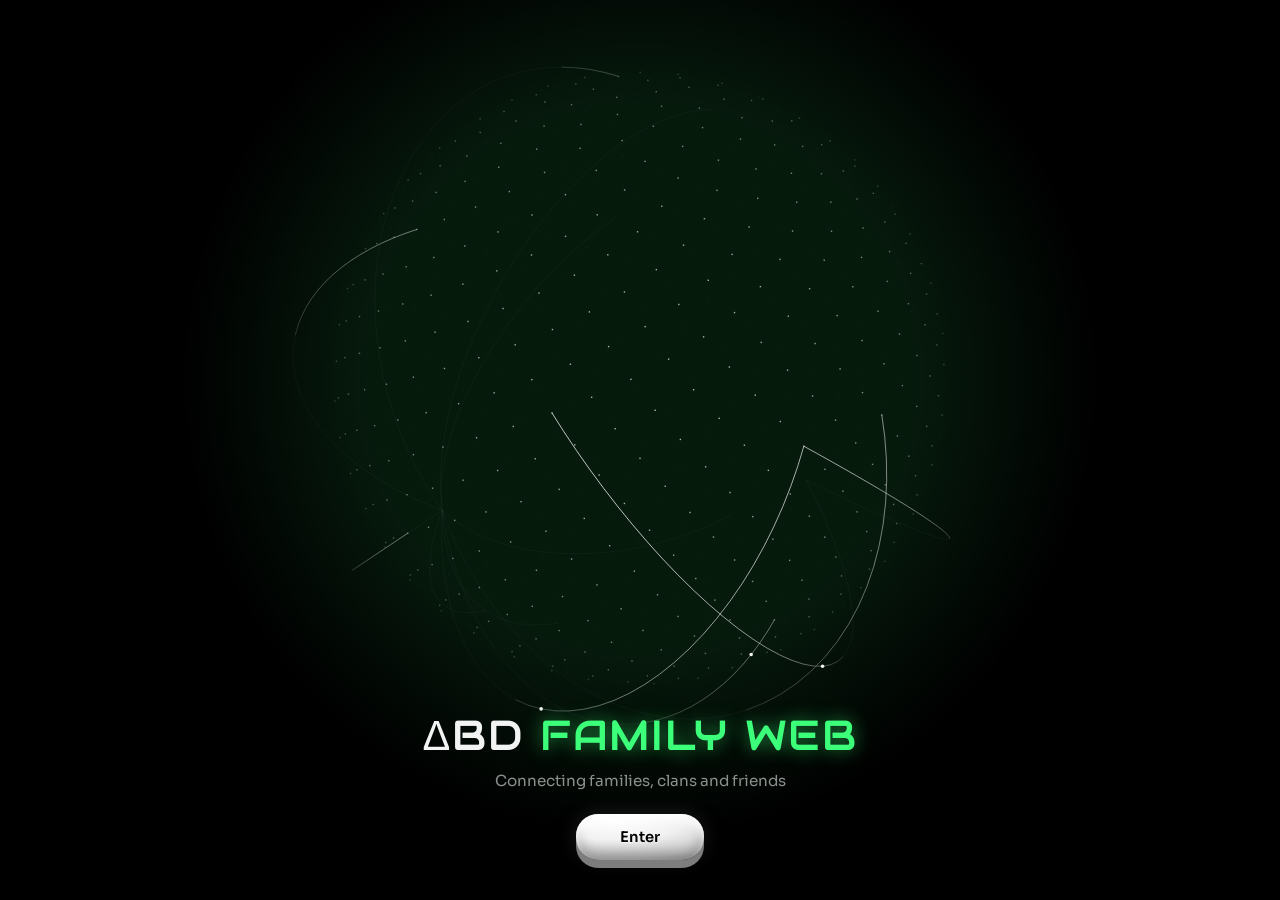
==== commit b1a74643: "Add files via upload V2" ====
--- a/index.html
+++ b/index.html
@@ -39,6 +39,7 @@
     </div>
       <nav class="actions" aria-label="Main">
         <button class="white-clay" type="button" id="addBtn">Projects</button>
+        <button class="icon-btn" type="button" id="profileBtn" aria-label="Profile" title="Profile"><svg viewBox="0 0 24 24" width="22" height="22" fill="none" stroke="currentColor" stroke-width="1.8" stroke-linecap="round" stroke-linejoin="round" aria-hidden="true"><circle cx="12" cy="8.5" r="3.6"/><path d="M4.8 20c.7-3.6 3.7-5.6 7.2-5.6s6.5 2 7.2 5.6"/></svg></button>
       </nav>
     </div>
   </header>
@@ -105,12 +106,12 @@
     <div>
       <p class="page-brand">ΔBD <span class="web">FAMILY WEB</span></p>
       <h1 class="page-title" id="treeTitle">Family tree</h1>
-      <div class="gen-legend" id="genLegend" aria-label="Generation colours"></div>
     </div>
     <div class="page-actions">
       <button class="icon-btn" type="button" id="undoBtn" aria-label="Undo" title="Undo (Ctrl+Z)" disabled><svg viewBox="0 0 24 24" width="22" height="22" fill="none" stroke="currentColor" stroke-width="1.9" stroke-linecap="round" stroke-linejoin="round" aria-hidden="true"><path d="M9 14 4 9l5-5"/><path d="M4 9h10.5a5.5 5.5 0 0 1 0 11H11"/></svg></button>
       <button class="icon-btn" type="button" id="redoBtn" aria-label="Redo" title="Redo (Ctrl+Y)" disabled><svg viewBox="0 0 24 24" width="22" height="22" fill="none" stroke="currentColor" stroke-width="1.9" stroke-linecap="round" stroke-linejoin="round" aria-hidden="true"><path d="m15 14 5-5-5-5"/><path d="M20 9H9.5a5.5 5.5 0 0 0 0 11H13"/></svg></button>
       <button class="icon-btn" type="button" id="langBtn" aria-label="Language" title="Language"><svg viewBox="0 0 24 24" width="22" height="22" fill="none" stroke="currentColor" stroke-width="1.8" stroke-linecap="round" aria-hidden="true"><circle cx="12" cy="12" r="9"/><path d="M3 12h18"/><path d="M12 3c2.5 2.6 3.8 5.6 3.8 9s-1.3 6.4-3.8 9c-2.5-2.6-3.8-5.6-3.8-9S9.5 5.6 12 3z"/></svg></button>
+      <button class="icon-btn" type="button" id="arrangeBtn" aria-label="Arrange by generation" title="Arrange by generation"><svg viewBox="0 0 24 24" width="22" height="22" fill="none" stroke="currentColor" stroke-width="1.8" stroke-linecap="round" stroke-linejoin="round" aria-hidden="true"><rect x="9" y="3" width="6" height="5" rx="1.2"/><rect x="3" y="16" width="6" height="5" rx="1.2"/><rect x="15" y="16" width="6" height="5" rx="1.2"/><path d="M12 8v4M6 16v-4h12v4"/></svg></button>
       <button class="white-clay dark" type="button" id="treeBackBtn">Back</button>
       <button class="white-clay" type="button" id="addPersonBtn">+ Add person</button>
     </div>
@@ -364,47 +365,36 @@
   <div class="page-body about-body">
     <section class="setting-card">
       <h2>What is ΔBD Family Web?</h2>
-      <p>ΔBD Family Web lets you build your family tree as a web. Every person is a point, every connection is a thread, and every clan has its own crest. Your family, friends and their relations join into one connected web, which you can explore like a galaxy.</p>
-    </section>
-    <section class="setting-card">
-      <h2>Home and space</h2>
-      <p><strong>Move around:</strong> Drag, scroll, or use the arrow keys (hold Shift to move faster). Zoom with Ctrl + scroll, pinch, the + and − buttons (hold them to keep zooming), or the + and − keys. Press 0 or Reset to go back to the start.</p>
-      <p><strong>Space:</strong> The Sun, the eight planets with their moons, asteroids, comets, exoplanets, black holes, galaxies and star clusters are all on the map. Zoom in to see names and each object's surface. Tap an object to fly to it.</p>
-      <p><strong>Clans:</strong> Each clan you create appears in the galaxy with its own crest. Tap a clan crest to see its members in generation order, and the clans related to it.</p>
-      <p><strong>Full screen:</strong> The button at the bottom left hides the buttons and text, so you see only the webs. Press it again to show them.</p>
-      <p><strong>Search:</strong> Use the search bar to find a clan, a family name or a person.</p>
-    </section>
-    <section class="setting-card">
-      <h2>Projects</h2>
-      <p>Press <em>Projects</em> to open your projects. Each project has its own family tree and its own galaxy.</p>
-      <p>Use the ⋮ menu on a project to <strong>Rename</strong> it (title and description), <strong>Save</strong>, <strong>Share</strong> a link, or <strong>Delete</strong> it. Delete asks you to confirm first.</p>
-      <p><strong>Clan view:</strong> Press <em>Clan view</em> on a project card, or the galaxy button at the bottom right of its family tree, to open that project's own galaxy. Each project's galaxy has its own shape (spiral, barred spiral, elliptical or irregular) and colours. Its clans are shown as crests, joined by threads. Zoom and drag to look around, and tap a crest to see that clan's members, oldest generation first.</p>
-    </section>
-    <section class="setting-card">
-      <h2>Family tree</h2>
-      <p><strong>Start:</strong> The first person you add is you (me). Give each person a first and last name, clan, gender (male or female), status (living or deceased), and optionally a date of birth and a photo from your gallery or files.</p>
-      <p><strong>Connect people:</strong> Every new person must be connected to at least one person already in the tree. Choose the relation: Father, Mother, Spouse, Child, Sibling, Friend or Other. Use <em>Other</em> to describe your own relation.</p>
-      <p><strong>Add relative:</strong> Tap a person, then <em>Add relative</em>, and choose Parents, Spouse, Child, Sibling or Friend. The form opens with that relation already selected.</p>
-      <p><strong>Relatives list:</strong> A person's card lists their relatives in this order: Father, Mother, Spouse, Child, Sibling, then Friend and Other. Repeats are numbered, for example "1st spouse" and "2nd spouse". Scroll the list to see everyone.</p>
-      <p><strong>Move and look around:</strong> Drag a person to move them, or drag the background. Scroll or pinch to zoom. Imported people are arranged in generation rows, so family groups stay together.</p>
-      <p><strong>Modify and delete:</strong> Tap a person, then <em>Modify</em> to change their details or connections. <em>Delete</em> asks you to confirm before removing them.</p>
-      <p><strong>Undo and redo:</strong> The buttons at the top right of the family tree undo and redo your changes. On a computer, Ctrl+Z and Ctrl+Y do the same.</p>
-    </section>
-    <section class="setting-card">
-      <h2>Languages</h2>
-      <p>Press the language button on the family tree to switch between English, Tamil, Malayalam, Arabic, Hindi, Japanese and Mandarin. Buttons, relation names and clan words change with it. Names are shown in the language you choose if you have added a translation for them; otherwise the name you typed is shown. Add translations with <em>Names in other languages</em> in the person form.</p>
-    </section>
-    <section class="setting-card">
-      <h2>Settings, sharing and saving</h2>
-      <p><strong>Export and import:</strong> The gear icon on the projects page exports all your projects as CSV or JSON, and imports a file back. Importing adds each person to the project named in the file.</p>
-      <p><strong>Share:</strong> The Share option in a project's ⋮ menu creates a link. Anyone signed in who opens it sees the project read-only. Sharing needs the page to be opened on claude.ai.</p>
-      <p><strong>Phone:</strong> The phone's back button closes the open popup or goes back one screen. Swiping right from the left edge of the screen does the same. On the home page, back stays in the app.</p>
-      <p><strong>Good to know:</strong> Your projects, family members and clans are kept while this page is open. Export your data from Settings to keep a copy, and import it again later to restore it.</p>
+      <p>ΔBD Family Web lets you build your family tree as a web. Every person is a point, every connection is a thread, and every family or clan has its own crest. Your family, friends and their relations all join into one connected web, which you can explore like a galaxy.</p>
+    </section>
+    <section class="setting-card">
+      <h2>How it works</h2>
+      <p><strong>Home:</strong> The home page is a galaxy of family webs. Move around by dragging, scrolling or using the arrow keys. Zoom with Ctrl + scroll, pinch, the + and − buttons (hold them to keep zooming), or the + and − keys. Press 0 or Reset to return to the start.</p>
+      <p><strong>Space:</strong> Tap a planet, moon, exoplanet, galaxy or black hole to fly there. Zoom in close to see its name and its surface.</p>
+      <p><strong>Clans:</strong> Each clan you create appears in the galaxy with its own crest. Tap a clan to see its members and the clans related to it.</p>
+      <p><strong>Search:</strong> Use the search bar at the top of the home page to find a clan, a family name or a person.</p>
+      <p><strong>Projects:</strong> Press <em>+ Add new project</em> to start a project. Each project has its own family tree. Use the ⋮ menu on a project to rename, save, share a read-only link or delete it. Anyone with the link can view the shared project.</p>
+      <p><strong>Family tree:</strong> The first person you add is you (me). Add family and friends, then connect each one to people already in the web and choose how they are related: Father, Mother, Sibling, Friend, Spouse, Child or Other. When you add a child to someone who has a spouse, the child is linked to both parents automatically, and a new spouse is linked to the partner's children too. Each clan has its own ring colour (up to 60 different colours). Imported files are arranged automatically, one row per generation. Press the arrange icon at the top to tidy any web again, one row per generation. Tap a person to see their details, add a relative, delete or modify them. Drag a person to move them, and drag the background to look around.</p>
+      <p><strong>Undo and redo:</strong> Use the arrows at the top of the family tree page, or Ctrl + Z and Ctrl + Y, to step back and forward through added, edited, deleted or moved people.</p>
+      <p><strong>Clan view:</strong> Press the galaxy button on the family tree page to see that project's clans as crests in space. Tap a clan to see its members in generation order.</p>
+      <p><strong>Languages:</strong> Press the globe icon to show names and labels in English, Tamil, Malayalam, Arabic, Hindi, Japanese or Mandarin.</p>
+      <p><strong>Full screen:</strong> Press the corner button at the bottom left of the home page or the family tree page to hide the tools and see only the web. Press it again, or Esc, to bring them back.</p>
+      <p><strong>Help:</strong> Press the ? icon for a step by step guide with a small practice model you can try.</p>
+      <p><strong>Relatives:</strong> Give each person a first name, last name, clan, gender (male or female), status (living or deceased), and an optional photo from your gallery or files.</p>
+      <p><strong>Settings:</strong> Press the gear icon on the projects page to export all your data as CSV or JSON, or to import a file. An imported file adds its people to the project named in the file.</p>
     </section>
     <section class="setting-card">
       <h2>Created by</h2>
       <p><strong>ABDULLAH</strong></p>
       <p>12 NOV 2026</p>
+    </section>
+    <section class="setting-card">
+      <h2>Version</h2>
+      <p>v2 - updated on 16 NOV 2026</p>
+    </section>
+    <section class="setting-card">
+      <h2>Good to know</h2>
+      <p>Your projects, family members and clans are kept while this page is open. Export your data from Settings to keep a copy, and import it again later to restore it.</p>
     </section>
   </div>
 </section>
--- a/styles.css
+++ b/styles.css
@@ -1,4 +1,4 @@
-:root {
+  :root {
     --ink: #f2f4f3;
     --muted: #8b918e;
     --green: #3cff7a;
@@ -550,16 +550,6 @@
   }
   #treeScreen .tree-head .page-actions .icon-btn { width: 42px; height: 42px; min-width: 42px; }
   #treeScreen .tree-head .page-actions .white-clay { padding: 12px 14px; font-size: 0.85rem; white-space: nowrap; flex: none; }
-  /* Phone: About us, search and Projects on one row under the title */
-  @media (max-width: 520px) {
-    #homeScreen header .header-row { flex-wrap: nowrap; gap: 8px; align-items: center; }
-    #homeScreen header .header-row .icon-stack { flex-direction: row; gap: 6px; flex: none; }
-    #homeScreen header .header-row .icon-btn { width: 40px; height: 40px; min-width: 40px; }
-    #homeScreen header .header-row .search-wrap { flex: 1 1 0; min-width: 0; max-width: none; }
-    #homeScreen header .header-row .search-input { padding: 10px 12px; font-size: 0.85rem; }
-    #homeScreen header .header-row .actions { flex: none; }
-    #homeScreen header .header-row .white-clay { padding: 10px 12px; font-size: 0.82rem; white-space: nowrap; }
-  }
   .sr-only-file { position: absolute; width: 1px; height: 1px; opacity: 0; overflow: hidden; pointer-events: none; }
   .rel-text { flex-basis: 100%; padding: 10px 12px; font-size: 0.85rem; }
   .link-row {
@@ -804,9 +794,6 @@
   body.focus-mode #treeScreen .tree-head,
   body.focus-mode #treeScreen .tree-hint,
   body.focus-mode #treeScreen .person-card { display: none !important; }
-  .gen-legend { display: flex; flex-wrap: wrap; gap: 4px 10px; margin-top: 8px; max-width: 60vw; pointer-events: none; }
-  .gen-legend span { display: inline-flex; align-items: center; gap: 5px; font-size: 0.72rem; color: #b9bdbc; white-space: nowrap; }
-  .gen-legend i { width: 11px; height: 11px; border-radius: 50%; display: inline-block; box-shadow: 0 0 8px currentColor; background: currentColor; }
   .tree-hint { padding: 0 76px; }
   .person-card { bottom: 78px; }
 
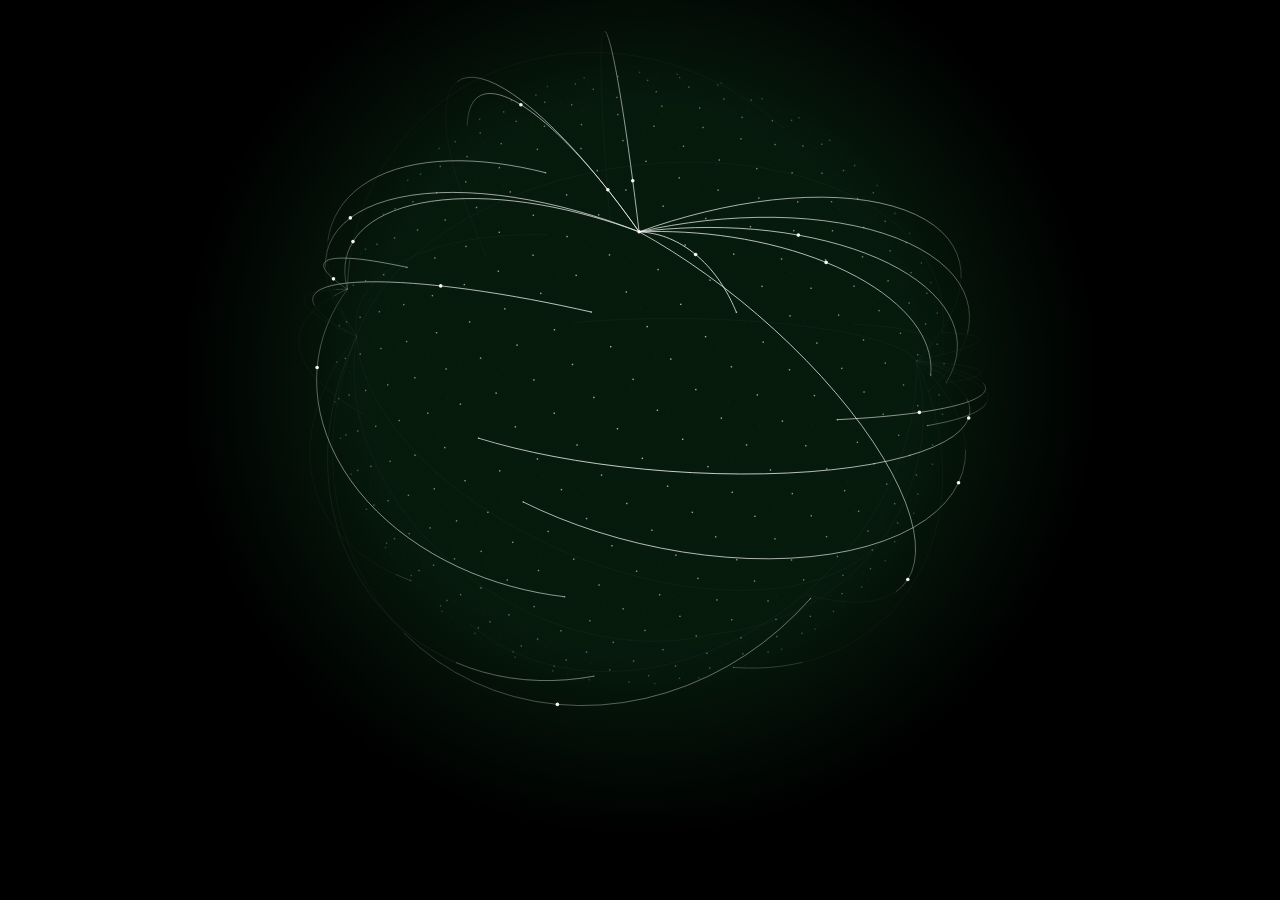
==== commit 6c72ecb6: "Add files via upload Merged site" ====
--- a/index.html
+++ b/index.html
@@ -7,6 +7,9 @@
 <link rel="preconnect" href="https://fonts.googleapis.com">
 <link rel="preconnect" href="https://fonts.gstatic.com" crossorigin>
 <link href="https://fonts.googleapis.com/css2?family=Audiowide&family=Sora:wght@400;500;600&display=swap" rel="stylesheet">
+
+<link href="https://fonts.googleapis.com/css2?family=Orbitron:wght@500;700;900&family=Exo+2:wght@400;500;600;700&display=swap" rel="stylesheet">
+
 <link rel="stylesheet" href="styles.css">
 </head>
 <body>
@@ -24,6 +27,116 @@
     <button class="white-clay" type="button" id="enterBtn">Enter</button>
   </div>
 </section>
+
+<div class="screen hidden" id="authHost" aria-label="Sign in"></div>
+<template id="authTpl">
+<link rel="stylesheet" href="auth.css">
+
+<canvas id="web" aria-hidden="true"></canvas>
+
+<main>
+  <section class="card" id="card" aria-live="polite">
+    <p class="welcome">Welcome to</p>
+    <div class="brand">ΔBD <span class="g">FAMILY WEB</span></div>
+    <p class="tagline">Please enter your details to login.</p>
+
+    <!-- AUTH -->
+    <div id="auth" class="view active">
+
+      <form id="loginForm" novalidate>
+        <label for="lEmail">Email</label>
+        <input id="lEmail" type="email" autocomplete="email" placeholder="you@family.com">
+        <div class="err" data-for="lEmail"></div>
+        <label for="lPass">Password</label>
+        <div class="pw"><input id="lPass" type="password" autocomplete="current-password" placeholder="••••••••"><button type="button" class="eye" data-eye="lPass" aria-label="Show password">Show</button></div>
+        <div class="err" data-for="lPass"></div>
+        <div class="row"><button type="button" class="link" id="forgotBtn">Forgot password?</button></div>
+        <button class="clay" type="submit">Log in</button>
+      </form>
+
+      <form id="signupForm" novalidate hidden>
+        <h2>CREATE ACCOUNT</h2>
+        <p class="sub">We'll send a 6-digit code to verify your email.</p>
+        <label for="sName">Full name</label>
+        <input id="sName" type="text" autocomplete="name" placeholder="Your name">
+        <div class="err" data-for="sName"></div>
+        <label for="sEmail">Email</label>
+        <input id="sEmail" type="email" autocomplete="email" placeholder="you@family.com">
+        <div class="err" data-for="sEmail"></div>
+        <label for="sPass">Password</label>
+        <div class="pw"><input id="sPass" type="password" autocomplete="new-password" placeholder="At least 8 characters"><button type="button" class="eye" data-eye="sPass" aria-label="Show password">Show</button></div>
+        <div class="err" data-for="sPass"></div>
+        <button class="clay" type="submit">Create account</button>
+      </form>
+
+      <div class="divider">or</div>
+      <button class="clay dark" id="googleBtn" type="button">
+        <svg class="g-logo" viewBox="0 0 48 48" aria-hidden="true"><path fill="#EA4335" d="M24 9.5c3.5 0 6.6 1.2 9 3.5l6.7-6.7C35.6 2.5 30.2 0 24 0 14.6 0 6.5 5.4 2.6 13.2l7.8 6C12.3 13.5 17.7 9.5 24 9.5z"/><path fill="#4285F4" d="M46.5 24.5c0-1.6-.1-3.1-.4-4.5H24v9h12.7c-.6 3-2.3 5.5-4.8 7.2l7.5 5.8c4.4-4 7.1-10 7.1-17.5z"/><path fill="#FBBC05" d="M10.4 28.8c-.5-1.5-.8-3-.8-4.8s.3-3.3.8-4.8l-7.8-6C.9 16.5 0 20.1 0 24s.9 7.5 2.6 10.8l7.8-6z"/><path fill="#34A853" d="M24 48c6.5 0 11.9-2.1 15.9-5.8l-7.5-5.8c-2.1 1.4-4.8 2.3-8.4 2.3-6.3 0-11.7-4-13.6-9.8l-7.8 6C6.5 42.6 14.6 48 24 48z"/></svg>
+        Continue with Google
+      </button>
+      <p class="hint" id="switchRow"></p>
+    </div>
+
+    <!-- OTP -->
+    <div id="otp" class="view">
+      <h2>CHECK YOUR EMAIL</h2>
+      <p class="sub">Enter the 6-digit code sent to <strong id="otpEmail"></strong>.</p>
+      <div class="otp" id="otpBoxes">
+        <input maxlength="1" inputmode="numeric" aria-label="Digit 1">
+        <input maxlength="1" inputmode="numeric" aria-label="Digit 2">
+        <input maxlength="1" inputmode="numeric" aria-label="Digit 3">
+        <input maxlength="1" inputmode="numeric" aria-label="Digit 4">
+        <input maxlength="1" inputmode="numeric" aria-label="Digit 5">
+        <input maxlength="1" inputmode="numeric" aria-label="Digit 6">
+      </div>
+      <div class="err" id="otpErr"></div>
+      <button class="clay" id="verifyBtn" type="button">Verify email</button>
+      <p class="hint">Didn't get it? <button class="link" id="resendBtn" type="button">Resend code</button></p>
+      <p class="hint"><button class="link" id="otpBack" type="button">Back</button></p>
+    </div>
+
+    <!-- FORGOT -->
+    <form id="forgot" class="view" novalidate>
+      <h2>RESET PASSWORD</h2>
+      <p class="sub">We'll email you a link to set a new password.</p>
+      <label for="fEmail">Email</label>
+      <input id="fEmail" type="email" autocomplete="email" placeholder="you@family.com">
+      <div class="err" data-for="fEmail"></div>
+      <button class="clay" type="submit">Send reset email</button>
+      <p class="hint"><button class="link" id="forgotBack" type="button">Back to login</button></p>
+    </form>
+
+    <!-- PROFILE -->
+    <div id="profile" class="view">
+      <div class="profile">
+        <div class="avatar" id="avatar">BD</div>
+        <div>
+          <div class="pname" id="pName">Family member</div>
+          <div class="pmail" id="pMail">member@family.com</div>
+        </div>
+      </div>
+      <div class="stats">
+        <div class="stat"><b>VERIFIED</b><span>Email status</span></div>
+        <div class="stat"><b>ACTIVE</b><span>Session</span></div>
+      </div>
+      <button class="clay" id="openHomeBtn" type="button">Open home page</button>
+      <button class="clay" id="logoutBtn" type="button">Log out</button>
+    </div>
+  <div class="divider">or</div>
+  <button class="guest" id="guestBtn" type="button">Use ΔBD FAMILY WEB as a Guest</button>
+  </section>
+  <div class="hero" aria-hidden="true">
+    <canvas id="space" class="space" aria-hidden="true"></canvas>
+    <div class="hero-copy">
+      <p>Welcome to</p>
+      <h3>ΔBD FAMILY WEB</h3>
+    </div>
+  </div>
+</main>
+
+<div class="toast" id="toast" role="status"></div>
+
+</template>
 
 <div class="screen hidden" id="homeScreen">
   <header>
@@ -112,6 +225,7 @@
       <button class="icon-btn" type="button" id="redoBtn" aria-label="Redo" title="Redo (Ctrl+Y)" disabled><svg viewBox="0 0 24 24" width="22" height="22" fill="none" stroke="currentColor" stroke-width="1.9" stroke-linecap="round" stroke-linejoin="round" aria-hidden="true"><path d="m15 14 5-5-5-5"/><path d="M20 9H9.5a5.5 5.5 0 0 0 0 11H13"/></svg></button>
       <button class="icon-btn" type="button" id="langBtn" aria-label="Language" title="Language"><svg viewBox="0 0 24 24" width="22" height="22" fill="none" stroke="currentColor" stroke-width="1.8" stroke-linecap="round" aria-hidden="true"><circle cx="12" cy="12" r="9"/><path d="M3 12h18"/><path d="M12 3c2.5 2.6 3.8 5.6 3.8 9s-1.3 6.4-3.8 9c-2.5-2.6-3.8-5.6-3.8-9S9.5 5.6 12 3z"/></svg></button>
       <button class="icon-btn" type="button" id="arrangeBtn" aria-label="Arrange by generation" title="Arrange by generation"><svg viewBox="0 0 24 24" width="22" height="22" fill="none" stroke="currentColor" stroke-width="1.8" stroke-linecap="round" stroke-linejoin="round" aria-hidden="true"><rect x="9" y="3" width="6" height="5" rx="1.2"/><rect x="3" y="16" width="6" height="5" rx="1.2"/><rect x="15" y="16" width="6" height="5" rx="1.2"/><path d="M12 8v4M6 16v-4h12v4"/></svg></button>
+      <button class="icon-btn" type="button" id="restoreLayoutBtn" aria-label="Restore previous layout" title="Restore previous layout" disabled><svg viewBox="0 0 24 24" width="22" height="22" fill="none" stroke="currentColor" stroke-width="1.8" stroke-linecap="round" stroke-linejoin="round" aria-hidden="true"><path d="M3 12a9 9 0 1 0 2.6-6.4"/><path d="M3 4v5h5"/></svg></button>
       <button class="white-clay dark" type="button" id="treeBackBtn">Back</button>
       <button class="white-clay" type="button" id="addPersonBtn">+ Add person</button>
     </div>
@@ -299,6 +413,61 @@
   </div>
 </div>
 
+
+<div class="side-scrim" id="profileScrim"></div>
+<aside class="side-page" id="profilePage" aria-label="Profile">
+  <div style="display:flex;align-items:center;justify-content:space-between;margin-bottom:18px;">
+    <h2 style="margin:0;font-family:Audiowide,Sora,sans-serif;font-weight:400;font-size:1.25rem;">Profile</h2>
+  </div>
+  <div class="profile-card">
+  <div id="profileAvatar" style="width:56px;height:56px;border-radius:50%;background:#0b0b0b;color:var(--green,#3cff7a);border:1px solid rgba(60,255,122,.35);display:flex;align-items:center;justify-content:center;font-size:1.8rem;font-weight:600;margin:0 auto 8px;"><svg viewBox="0 0 24 24" width="30" height="30" fill="none" stroke="#8b918e" stroke-width="1.6" stroke-linecap="round" aria-hidden="true"><circle cx="12" cy="8.5" r="3.6"/><path d="M4.8 20c.7-3.6 3.7-5.6 7.2-5.6s6.5 2 7.2 5.6"/></svg></div>
+  <p id="profileShownName" style="text-align:center;margin:0 0 4px;font-family:Audiowide,Sora,sans-serif;font-size:1rem;">Guest</p>
+  <p style="text-align:center;font-size:.8rem;color:var(--muted,#8b918e);margin:0 0 10px;">Not linked to a Google account</p>
+  </div>
+  <div class="auth-row" style="display:grid;grid-template-columns:1fr 1fr;gap:10px;margin-bottom:12px;">
+    <button class="white-clay dark" type="button" id="sideLoginBtn" aria-label="Login" style="display:flex;flex-direction:column;align-items:center;justify-content:center;gap:6px;padding:14px 8px;width:100%;"><svg viewBox="0 0 24 24" width="22" height="22" fill="none" stroke="currentColor" stroke-width="1.8" stroke-linecap="round" stroke-linejoin="round"><path d="M15 3h4a2 2 0 0 1 2 2v14a2 2 0 0 1-2 2h-4"/><polyline points="10 17 15 12 10 7"/><line x1="15" y1="12" x2="3" y2="12"/></svg><span>Login</span></button>
+    <button class="white-clay dark" type="button" id="sideSignoutBtn" aria-label="Sign out" style="display:flex;flex-direction:column;align-items:center;justify-content:center;gap:6px;padding:14px 8px;width:100%;"><svg viewBox="0 0 24 24" width="22" height="22" fill="none" stroke="currentColor" stroke-width="1.8" stroke-linecap="round" stroke-linejoin="round"><path d="M9 21H5a2 2 0 0 1-2-2V5a2 2 0 0 1 2-2h4"/><polyline points="16 17 21 12 16 7"/><line x1="21" y1="12" x2="9" y2="12"/></svg><span>Sign out</span></button>
+  </div>
+  <div class="profile-card" style="padding:10px 14px;border:1px solid rgba(60,255,122,.18);">
+    <button class="white-clay dark" type="button" id="profileProjectsRow" style="display:flex;justify-content:space-between;align-items:center;width:100%;margin-bottom:14px;padding:10px 16px;"><span style="display:flex;align-items:center;"><svg viewBox="0 0 24 24" width="18" height="18" fill="none" stroke="currentColor" stroke-width="1.8" stroke-linecap="round" stroke-linejoin="round" aria-hidden="true" style="margin-right:10px;flex:none;color:var(--green);"><path d="M3 7a2 2 0 0 1 2-2h4l2 2h8a2 2 0 0 1 2 2v8a2 2 0 0 1-2 2H5a2 2 0 0 1-2-2z"/></svg><span>Projects</span></span><span id="profileProjectCount" style="min-width:34px;text-align:center;padding:4px 12px;border-radius:999px;background:rgba(60,255,122,.14);color:var(--green);font-weight:600;">0</span></button>
+    <button class="white-clay dark" type="button" id="profileClansRow" style="display:flex;justify-content:space-between;align-items:center;width:100%;padding:10px 16px;"><span style="display:flex;align-items:center;"><svg viewBox="0 0 24 24" width="18" height="18" fill="none" stroke="currentColor" stroke-width="1.8" stroke-linecap="round" stroke-linejoin="round" aria-hidden="true" style="margin-right:10px;flex:none;color:var(--green);"><path d="M12 3l8 4.5v9L12 21l-8-4.5v-9z"/><circle cx="12" cy="12" r="2.2"/></svg><span>Clans</span></span><span id="profileClanCount" style="min-width:34px;text-align:center;padding:4px 12px;border-radius:999px;background:rgba(60,255,122,.14);color:var(--green);font-weight:600;">0</span></button>
+  </div>
+  <div style="display:flex;flex-direction:column;align-items:stretch;gap:8px;margin-top:4px;">
+    <button class="white-clay dark" type="button" id="profileHelp"><svg viewBox="0 0 24 24" width="18" height="18" fill="none" stroke="currentColor" stroke-width="1.8" stroke-linecap="round" aria-hidden="true" style="vertical-align:-4px;margin-right:8px;"><circle cx="12" cy="12" r="9"/><path d="M9.6 9.4a2.5 2.5 0 1 1 3.6 2.2c-.8.4-1.2 1-1.2 1.9"/><circle cx="12" cy="16.6" r="0.6" fill="currentColor"/></svg>Help &amp; Support</button>
+    <button class="white-clay dark" type="button" id="profileAbout"><svg viewBox="0 0 24 24" width="18" height="18" fill="none" stroke="currentColor" stroke-width="1.8" stroke-linecap="round" aria-hidden="true" style="vertical-align:-4px;margin-right:8px;"><circle cx="12" cy="12" r="9"/><path d="M12 11v5.5"/><circle cx="12" cy="7.8" r="0.6" fill="currentColor"/></svg>About us</button>
+    <button class="white-clay dark" type="button" id="profileLanguage"><svg viewBox="0 0 24 24" width="18" height="18" fill="none" stroke="currentColor" stroke-width="1.8" stroke-linecap="round" aria-hidden="true" style="vertical-align:-4px;margin-right:8px;"><circle cx="12" cy="12" r="9"/><path d="M3 12h18"/><path d="M12 3c2.5 2.7 3.8 5.7 3.8 9s-1.3 6.3-3.8 9c-2.5-2.7-3.8-5.7-3.8-9S9.5 5.7 12 3z"/></svg>Language</button>
+    <button class="white-clay dark" type="button" id="profileShare"><svg viewBox="0 0 24 24" width="18" height="18" fill="none" stroke="currentColor" stroke-width="1.8" stroke-linecap="round" stroke-linejoin="round" aria-hidden="true" style="vertical-align:-4px;margin-right:8px;"><circle cx="18" cy="5" r="2.5"/><circle cx="6" cy="12" r="2.5"/><circle cx="18" cy="19" r="2.5"/><path d="M8.3 10.8l7.4-4.6M8.3 13.2l7.4 4.6"/></svg>Share project</button>
+    <button class="white-clay dark" type="button" id="profileSettings"><svg viewBox="0 0 24 24" width="18" height="18" fill="none" stroke="currentColor" stroke-width="1.8" stroke-linecap="round" stroke-linejoin="round" aria-hidden="true" style="vertical-align:-4px;margin-right:8px;"><circle cx="12" cy="12" r="3"/><path d="M19.4 15a1.7 1.7 0 0 0 .3 1.8l.1.1a2 2 0 1 1-2.8 2.8l-.1-.1a1.7 1.7 0 0 0-1.8-.3 1.7 1.7 0 0 0-1 1.5V21a2 2 0 1 1-4 0v-.1a1.7 1.7 0 0 0-1.1-1.5 1.7 1.7 0 0 0-1.8.3l-.1.1a2 2 0 1 1-2.8-2.8l.1-.1a1.7 1.7 0 0 0 .3-1.8 1.7 1.7 0 0 0-1.5-1H3a2 2 0 1 1 0-4h.1a1.7 1.7 0 0 0 1.5-1.1 1.7 1.7 0 0 0-.3-1.8l-.1-.1a2 2 0 1 1 2.8-2.8l.1.1a1.7 1.7 0 0 0 1.8.3H9a1.7 1.7 0 0 0 1-1.5V3a2 2 0 1 1 4 0v.1a1.7 1.7 0 0 0 1 1.5 1.7 1.7 0 0 0 1.8-.3l.1-.1a2 2 0 1 1 2.8 2.8l-.1.1a1.7 1.7 0 0 0-.3 1.8V9a1.7 1.7 0 0 0 1.5 1H21a2 2 0 1 1 0 4h-.1a1.7 1.7 0 0 0-1.5 1z"/></svg>Settings</button>
+    <button class="white-clay dark" type="button" id="profileLogout" style="display:none;"><svg viewBox="0 0 24 24" width="18" height="18" fill="none" stroke="currentColor" stroke-width="1.8" stroke-linecap="round" stroke-linejoin="round" aria-hidden="true" style="vertical-align:-4px;margin-right:8px;"><path d="M9 21H5a2 2 0 0 1-2-2V5a2 2 0 0 1 2-2h4"/><path d="M16 17l5-5-5-5"/><path d="M21 12H9"/></svg>Log out</button>
+  </div>
+  <p class="side-version" style="margin-top:auto;padding-top:8px;text-align:center;font-size:.8rem;font-weight:600;">v2.1 - updated on 17 NOV 2026</p>
+</aside>
+
+<!-- Share page: a link for each saved project -->
+<section class="screen page hidden" id="profileSharePage" aria-labelledby="profileShareTitle">
+  <div class="page-head">
+    <div>
+      <p class="page-brand">ΔBD <span class="web">FAMILY WEB</span></p>
+      <h1 class="page-title" id="profileShareTitle">Share project</h1>
+    </div>
+    <div class="page-actions">
+      <button class="white-clay dark" type="button" id="profileShareBack">Back</button>
+    </div>
+  </div>
+  <div class="page-body" id="profileShareItems"></div>
+</section>
+
+<!-- Birth order of a child under a parent: Child 1 to Child 10 -->
+<div class="modal hidden" id="childOrderModal" role="dialog" aria-modal="true" aria-labelledby="childOrderTitle">
+  <div class="modal-card">
+    <h2 id="childOrderTitle">Which child?</h2>
+    <div id="childOrderList" style="display:grid;grid-template-columns:repeat(auto-fill,minmax(120px,1fr));gap:10px;"></div>
+    <div class="form-actions">
+      <button class="white-clay dark" type="button" id="childOrderClose">Cancel</button>
+    </div>
+  </div>
+</div>
+
 <!-- Choose the relation before adding a relative -->
 <div class="modal hidden" id="relPickModal" role="dialog" aria-modal="true" aria-labelledby="relPickTitle">
   <div class="modal-card">
@@ -332,6 +501,10 @@
     </div>
   </div>
   <p class="tree-hint" id="pgHint"></p>
+  <button class="icon-btn fs-btn" type="button" id="fsPg" aria-label="Full screen view" title="Full screen view">
+    <svg class="i-enter" viewBox="0 0 24 24" width="22" height="22" fill="none" stroke="currentColor" stroke-width="1.9" stroke-linecap="round" stroke-linejoin="round" aria-hidden="true"><path d="M4 9V4h5M20 9V4h-5M4 15v5h5M20 15v5h-5"/></svg>
+    <svg class="i-exit" viewBox="0 0 24 24" width="22" height="22" fill="none" stroke="currentColor" stroke-width="1.9" stroke-linecap="round" stroke-linejoin="round" aria-hidden="true"><path d="M9 4v5H4M15 4v5h5M9 20v-5H4M15 20v-5h5"/></svg>
+  </button>
   <div class="zoom-ctrl" aria-label="Zoom controls">
     <button class="white-clay zoom-btn" id="pgZoomIn" type="button" aria-label="Zoom in">+</button>
     <button class="white-clay zoom-btn" id="pgZoomOut" type="button" aria-label="Zoom out">&minus;</button>
@@ -352,6 +525,26 @@
 </div>
 
 <!-- About us -->
+<section class="screen page hidden" id="shareScreen" aria-labelledby="shareTitle">
+  <div class="page-head">
+    <div>
+      <p class="page-brand">ΔBD <span class="web">FAMILY WEB</span></p>
+      <h1 class="page-title" id="shareTitle">Share project</h1>
+    </div>
+    <div class="page-actions">
+      <button class="white-clay dark" type="button" id="shareBackBtn">Back</button>
+    </div>
+  </div>
+  <div class="page-body">
+    <p id="shareProjName" style="font-family:Audiowide,Sora,sans-serif;font-size:1.1rem;"></p>
+    <p style="font-size:.9rem;opacity:.8;">Anyone with this link can view the project. It is read-only.</p>
+    <textarea id="shareLinkBox" class="input" readonly rows="4" style="width:100%;"></textarea>
+    <div style="display:flex;gap:12px;flex-wrap:wrap;margin-top:14px;">
+      <button class="white-clay dark" type="button" id="shareCopyBtn">Copy link</button>
+      <button class="white-clay dark" type="button" id="shareNativeBtn">Share…</button>
+    </div>
+  </div>
+</section>
 <section class="screen page hidden" id="aboutScreen" aria-labelledby="aboutTitle">
   <div class="page-head">
     <div>
@@ -390,7 +583,7 @@
     </section>
     <section class="setting-card">
       <h2>Version</h2>
-      <p>v2 - updated on 16 NOV 2026</p>
+      <p>v2.1 - updated on 17 NOV 2026</p>
     </section>
     <section class="setting-card">
       <h2>Good to know</h2>
@@ -443,6 +636,11 @@
   </div>
 </div>
 
-<script src="script.js"></script>
+
+
+
+
+
+<script src="script.js" defer></script>
 </body>
 </html>
--- a/styles.css
+++ b/styles.css
@@ -1,4 +1,4 @@
-  :root {
+:root {
     --ink: #f2f4f3;
     --muted: #8b918e;
     --green: #3cff7a;
@@ -542,14 +542,20 @@
   #pgScreen .zoom-ctrl { bottom: max(18px, env(safe-area-inset-bottom)); }
   /* Family tree top row: undo, redo, language, Back and + Add person on one line at the top right */
   #treeScreen .tree-head .page-actions { flex-wrap: wrap; justify-content: flex-end; align-items: center; gap: 8px 8px; max-width: 100%; overflow: visible; padding: 2px 2px 18px; margin-bottom: -18px; }
+  #restoreLayoutBtn:disabled, #arrangeBtn:disabled { opacity: 0.35; cursor: default; }
+  /* Tree page: undo, redo, language, arrange, restore, Back and + Add person stay on one row */
+  #treeScreen .tree-head .page-actions { flex-wrap: nowrap; }
+  #treeScreen .tree-head .page-actions .white-clay { white-space: nowrap; flex: none; }
+  @media (min-width: 421px) {
+    #treeScreen .tree-head .page-actions .icon-btn { width: 42px; height: 42px; min-width: 42px; }
+    #treeScreen .tree-head .page-actions .white-clay { padding: 12px 14px; font-size: 0.85rem; }
+  }
   @media (max-width: 420px) {
-    #treeScreen .tree-head { padding-left: 14px; padding-right: 14px; }
-    #treeScreen .tree-head .page-actions { gap: 6px; }
-    #treeScreen .tree-head .page-actions .icon-btn { width: 38px; height: 38px; min-width: 38px; }
-    #treeScreen .tree-head .page-actions .white-clay { padding: 10px 11px; font-size: 0.8rem; }
-  }
-  #treeScreen .tree-head .page-actions .icon-btn { width: 42px; height: 42px; min-width: 42px; }
-  #treeScreen .tree-head .page-actions .white-clay { padding: 12px 14px; font-size: 0.85rem; white-space: nowrap; flex: none; }
+    #treeScreen .tree-head { padding-left: 10px; padding-right: 10px; }
+    #treeScreen .tree-head .page-actions { gap: 3px; }
+    #treeScreen .tree-head .page-actions .icon-btn { width: 32px; height: 32px; min-width: 32px; border-radius: 12px; }
+    #treeScreen .tree-head .page-actions .white-clay { padding: 10px 8px; font-size: 0.72rem; }
+  }
   .sr-only-file { position: absolute; width: 1px; height: 1px; opacity: 0; overflow: hidden; pointer-events: none; }
   .rel-text { flex-basis: 100%; padding: 10px 12px; font-size: 0.85rem; }
   .link-row {
@@ -774,7 +780,15 @@
   /* ---------- Undo / redo, focus mode, help ---------- */
   .icon-btn:disabled { opacity: 0.35; cursor: default; pointer-events: none; }
   .icon-stack { display: flex; flex-direction: row; gap: 12px; align-items: flex-start; flex: none; }
-  @media (max-width: 600px) { .icon-stack { flex-direction: column; gap: 16px; } }
+  /* About, Help, search, Projects and profile always sit on one row under the title */
+  .icon-stack { flex-direction: row; align-items: center; }
+  @media (max-width: 600px) {
+    header { padding-left: 14px; padding-right: 14px; }
+    .header-row, header .actions, .icon-stack { gap: 8px; }
+    .icon-stack .icon-btn, header .actions .icon-btn { width: 38px; height: 38px; min-width: 38px; border-radius: 14px; }
+    header .actions .white-clay { padding: 11px 12px; font-size: 0.85rem; white-space: nowrap; flex: none; }
+    .header-row .search-input { padding: 11px 12px; font-size: 0.9rem; }
+  }
   .fs-btn {
     position: fixed;
     left: max(16px, env(safe-area-inset-left));
@@ -821,3 +835,20 @@
   .clan-btn { position: fixed; right: max(16px, env(safe-area-inset-right)); bottom: max(16px, env(safe-area-inset-bottom)); z-index: 2; pointer-events: auto; }
   .clan-btn svg { display: block; }
   body.focus-mode #treeScreen .clan-btn { display: none; }
+  .gen-head { margin: 16px 0 6px; }
+  /* Popups fade in smoothly (skipped when the phone asks for less motion) */
+  @keyframes modalIn { from { opacity: 0; } to { opacity: 1; } }
+  .modal:not(.hidden) { animation: modalIn 180ms ease-out; }
+  @media (prefers-reduced-motion: reduce) { .modal:not(.hidden) { animation: none; } }
+
+#authHost{z-index:6;background:#000}
+
+.side-scrim { position: fixed; inset: 0; background: rgba(0,0,0,.35); opacity: 0; pointer-events: none; transition: opacity .25s ease; z-index: 59; }
+  .side-scrim.open { opacity: 1; pointer-events: auto; }
+  .side-page { position: fixed; top: 0; right: 0; bottom: 0; width: min(86vw, 340px); box-sizing: border-box; display: flex; flex-direction: column; background: linear-gradient(160deg, #5d646d 0%, #2b2f35 45%, #4a4f57 70%, #1d2024 100%); color: var(--ink, #f2f4f3); border-left: 1px solid rgba(255,255,255,.12); border-radius: 30px 0 0 30px; transform: translateX(100%); transition: transform .25s ease; z-index: 60; padding: calc(env(safe-area-inset-top, 0px) + 14px) 18px 12px; overflow: hidden; }
+  .side-page.open { transform: none; }
+  .side-page .profile-card { background: linear-gradient(160deg, #1a1d1e 0%, #0d0f10 70%); border-radius: 30px; padding: 14px 16px 12px; margin-bottom: 10px; text-align: center; box-shadow: inset 0 2px 0 rgba(255,255,255,.07), inset 0 -14px 24px rgba(0,0,0,.55), 0 20px 40px rgba(0,0,0,.6), 0 0 0 1px rgba(60,255,122,.12); }
+  .side-page button.white-clay { display: flex; align-items: center; justify-content: flex-start; text-align: left; width: 100%; padding: 10px 16px; font-size: 0.85rem; }
+  .side-page label { display: block; margin-bottom: 12px; font-size: .9rem; }
+  .side-page input { width: 100%; margin-top: 6px; padding: 12px 14px; border-radius: 14px; border: 1px solid rgba(255,255,255,.14); background: #0b0b0b; color: var(--ink, #f2f4f3); box-sizing: border-box; font: inherit; }
+  .side-page input:focus { outline: none; border-color: var(--green, #3cff7a); box-shadow: 0 0 0 3px rgba(60,255,122,.18); }
--- a/auth.css
+++ b/auth.css
@@ -0,0 +1,134 @@
+:host{
+    --black:#000;
+    --card:#18181c;
+    --card-edge:#2a2a31;
+    --ink:#f4f4f5;
+    --muted:#8d8d96;
+    --green:#e6e6ea;
+    --green-dim:rgba(255,255,255,.22);
+    --field:#0e0e11;
+    --err:#ff7a7a;
+  }
+  *{box-sizing:border-box;margin:0;padding:0}
+  html,body{height:100%;background:var(--black);color:var(--ink);font-family:"Exo 2",system-ui,sans-serif;overflow:hidden}
+  #web{position:fixed;inset:0;width:100%;height:100%;display:block}
+  main{position:relative;z-index:1;height:100%;display:grid;place-items:center;padding:24px}
+
+  .card{
+    position:relative;
+    width:min(330px,100%);
+    background:linear-gradient(180deg,#202025,var(--card));
+    border:1px solid var(--card-edge);
+    border-radius:26px;
+    padding:20px 18px 18px;
+    box-shadow:0 30px 60px rgba(0,0,0,.75), 0 0 0 1px rgba(255,255,255,.03), inset 0 1px 0 rgba(255,255,255,.05);
+  }
+
+  .welcome{color:#fff;text-align:center;font-size:15px;font-weight:500;letter-spacing:.04em;margin-bottom:6px}
+  .brand{font-family:"Orbitron",sans-serif;font-weight:900;font-size:19px;letter-spacing:.06em;text-align:center;margin-bottom:6px}
+  .brand .g{color:var(--green)}
+  .tagline{font-size:14px;color:var(--muted);text-align:center;margin-bottom:22px}
+
+  .tabs{display:flex;background:var(--field);border-radius:999px;padding:5px;margin-bottom:22px;box-shadow:inset 0 2px 6px rgba(0,0,0,.7)}
+  .tab{flex:1;border:0;background:none;color:var(--muted);padding:10px;border-radius:999px;font:inherit;font-weight:600;cursor:pointer;transition:color .2s}
+  .tab[aria-selected="true"]{color:#050505;background:linear-gradient(180deg,#fff,#d6d6da);box-shadow:0 3px 0 #6e6e74, inset 0 1px 0 #fff}
+
+  .view{display:none}
+  .view.active{display:block;animation:rise .45s cubic-bezier(.2,.8,.2,1)}
+  @keyframes rise{from{opacity:0;transform:translateY(12px)}to{opacity:1;transform:none}}
+
+  h2{font-family:"Orbitron",sans-serif;font-size:17px;font-weight:700;letter-spacing:.05em;margin-bottom:6px;color:var(--green)}
+  .sub{color:var(--muted);font-size:14px;line-height:1.5;margin-bottom:18px}
+
+  label{display:block;font-size:13px;color:var(--muted);margin:14px 0 7px}
+  input{width:100%;background:var(--field);border:1px solid #222228;color:var(--ink);
+    border-radius:14px;padding:13px 15px;font:inherit;font-size:15px;outline:none;
+    box-shadow:inset 0 2px 5px rgba(0,0,0,.7);transition:border-color .2s, box-shadow .2s}
+  input:focus{border-color:var(--green);box-shadow:inset 0 2px 5px rgba(0,0,0,.7), 0 0 0 3px rgba(255,255,255,.1)}
+  .err{color:var(--err);font-size:12.5px;min-height:16px;margin-top:6px}
+  .pw{position:relative}
+  .pw input{padding-right:66px}
+  .eye{position:absolute;right:8px;top:50%;transform:translateY(-50%);background:none;border:0;color:var(--green);font:inherit;font-size:13px;font-weight:600;cursor:pointer;padding:6px 8px;border-radius:8px}
+  .eye:hover{opacity:.75}
+  .eye:focus-visible{outline:2px solid var(--green);outline-offset:2px}
+
+  .row{display:flex;justify-content:flex-end;margin-top:6px}
+  .link{background:none;border:0;color:var(--green);font:inherit;font-size:13.5px;cursor:pointer;padding:4px 0}
+  .link:hover{text-decoration:underline}
+
+  /* white clay pill, like the Enter button */
+  .clay{
+    width:100%;margin-top:18px;border:0;cursor:pointer;
+    font-family:"Exo 2",sans-serif;font-weight:700;font-size:16px;color:#0a0a0a;letter-spacing:.02em;
+    padding:15px 22px;border-radius:999px;
+    background:linear-gradient(180deg,#ffffff 0%,#f1f1f3 55%,#cfcfd4 100%);
+    box-shadow:inset 0 3px 4px rgba(255,255,255,.95), inset 0 -6px 10px rgba(0,0,0,.14), 0 8px 0 #6f6f76, 0 18px 26px rgba(0,0,0,.7);
+    transition:transform .12s, box-shadow .12s, filter .2s;
+  }
+  .clay:hover{filter:brightness(1.04)}
+  .clay:active{transform:translateY(7px);box-shadow:inset 0 3px 4px rgba(255,255,255,.9), inset 0 -4px 8px rgba(0,0,0,.14), 0 1px 0 #6f6f76, 0 6px 10px rgba(0,0,0,.6)}
+  .clay:focus-visible{outline:2px solid var(--green);outline-offset:4px}
+  .clay.dark{
+    background:linear-gradient(180deg,#3a3a41,#222227);color:var(--ink);
+    box-shadow:inset 0 3px 4px rgba(255,255,255,.1), inset 0 -5px 8px rgba(0,0,0,.45), 0 7px 0 #0b0b0d, 0 16px 22px rgba(0,0,0,.6);
+    display:flex;align-items:center;justify-content:center;
+  }
+  .clay.dark:active{box-shadow:inset 0 3px 4px rgba(255,255,255,.08), 0 1px 0 #0b0b0d, 0 6px 10px rgba(0,0,0,.6)}
+  .g-logo{width:18px;height:18px;margin-right:10px}
+  /* guest button: fixed to the bottom of the screen so the login card keeps its size */
+  .guest{
+    position:relative;display:block;
+    width:100%;margin:16px 0 0;border:0;cursor:pointer;white-space:nowrap;
+    font-family:"Exo 2",sans-serif;font-weight:700;font-size:14px;color:#0a0a0a;letter-spacing:.02em;
+    padding:12px 26px;border-radius:999px;
+    background:linear-gradient(180deg,#ffffff 0%,#f1f1f3 55%,#cfcfd4 100%);
+    box-shadow:inset 0 3px 4px rgba(255,255,255,.95), inset 0 -5px 8px rgba(0,0,0,.14), 0 6px 0 #6f6f76, 0 14px 22px rgba(0,0,0,.7);
+    transition:transform .12s, box-shadow .12s, filter .2s;
+  }
+  .guest:hover{filter:brightness(1.04)}
+  .guest:active{transform:translateY(5px);box-shadow:inset 0 3px 4px rgba(255,255,255,.9), 0 1px 0 #6f6f76, 0 5px 8px rgba(0,0,0,.6)}
+  .guest:focus-visible{outline:2px solid var(--green);outline-offset:4px}
+  .guest[hidden]{display:none}
+
+  .divider{display:flex;align-items:center;gap:12px;color:var(--muted);font-size:12.5px;margin:20px 0 0}
+  .divider::before,.divider::after{content:"";flex:1;height:1px;background:var(--card-edge)}
+
+  .otp{display:grid;grid-template-columns:repeat(6,1fr);gap:8px;margin-top:6px}
+  .otp input{text-align:center;font-family:"Orbitron",sans-serif;font-size:19px;font-weight:700;padding:13px 0;color:var(--green)}
+  .hint{font-size:13px;color:var(--muted);margin-top:14px;text-align:center}
+
+  .profile{display:flex;align-items:center;gap:16px;margin-bottom:20px}
+  .avatar{width:64px;height:64px;border-radius:50%;display:grid;place-items:center;flex:none;
+    font-family:"Orbitron",sans-serif;font-weight:900;font-size:19px;color:#0a0a0a;
+    background:radial-gradient(circle at 32% 28%,#ffffff,#c9c9cf 75%);
+    box-shadow:inset 0 3px 4px rgba(255,255,255,.9), inset 0 -6px 10px rgba(0,0,0,.2), 0 6px 0 #6f6f76}
+  .pname{font-weight:700;font-size:17px}
+  .pmail{color:var(--muted);font-size:13.5px;margin-top:3px;word-break:break-all}
+  .stats{display:grid;grid-template-columns:1fr 1fr;gap:10px;margin-bottom:6px}
+  .stat{background:var(--field);border-radius:16px;padding:14px;box-shadow:inset 0 2px 5px rgba(0,0,0,.6)}
+  .stat b{display:block;font-family:"Orbitron",sans-serif;font-size:13px;color:var(--green);margin-bottom:4px}
+  .stat span{font-size:12px;color:var(--muted)}
+
+  #auth.active{display:flex;flex-direction:column}
+  #googleBtn{order:0}
+  .divider{order:1}
+  #loginForm,#signupForm{order:2}
+  #switchRow{order:3}
+  .toast{position:fixed;left:50%;bottom:28px;transform:translate(-50%,30px);opacity:0;z-index:5;
+    background:#17171b;border:1px solid var(--green-dim);color:var(--ink);font-size:13.5px;
+    padding:12px 18px;border-radius:14px;box-shadow:0 14px 30px rgba(0,0,0,.7);
+    transition:opacity .3s, transform .3s;pointer-events:none;max-width:90vw;text-align:center}
+  .toast.show{opacity:1;transform:translate(-50%,0)}
+
+  .hero{display:none}
+  .hero svg{width:min(460px,85%);height:auto}
+  @media (min-width:900px){
+    main{position:absolute;inset:0;margin:auto;width:min(1180px,94vw);height:min(720px,88vh);grid-template-columns:minmax(0,1fr) minmax(0,1fr);gap:0;padding:0;place-items:stretch;background:#24242a;border-radius:28px;overflow:hidden;box-shadow:0 40px 90px rgba(0,0,0,.75),inset 0 0 0 1px rgba(255,255,255,.05)}
+    .card{width:min(340px,100%);margin:auto;background:none;border:0;box-shadow:none;padding:24px}
+    .hero{display:grid;place-items:center;position:relative;order:-1;background:radial-gradient(120% 90% at 30% 0%,#3d3d48 0%,#141418 60%,#0b0b0e 100%)}
+    .space{position:absolute;inset:0;width:100%;height:100%;display:block}
+    .hero-copy{position:absolute;left:0;right:0;bottom:64px;text-align:center}
+    .hero-copy p{font-size:16px;color:#fff;letter-spacing:.04em}
+    .hero-copy h3{font-family:"Orbitron",sans-serif;font-weight:900;font-size:24px;letter-spacing:.06em;color:#fff;margin-top:6px}
+  }
+  @media (prefers-reduced-motion:reduce){ .view.active{animation:none} }
